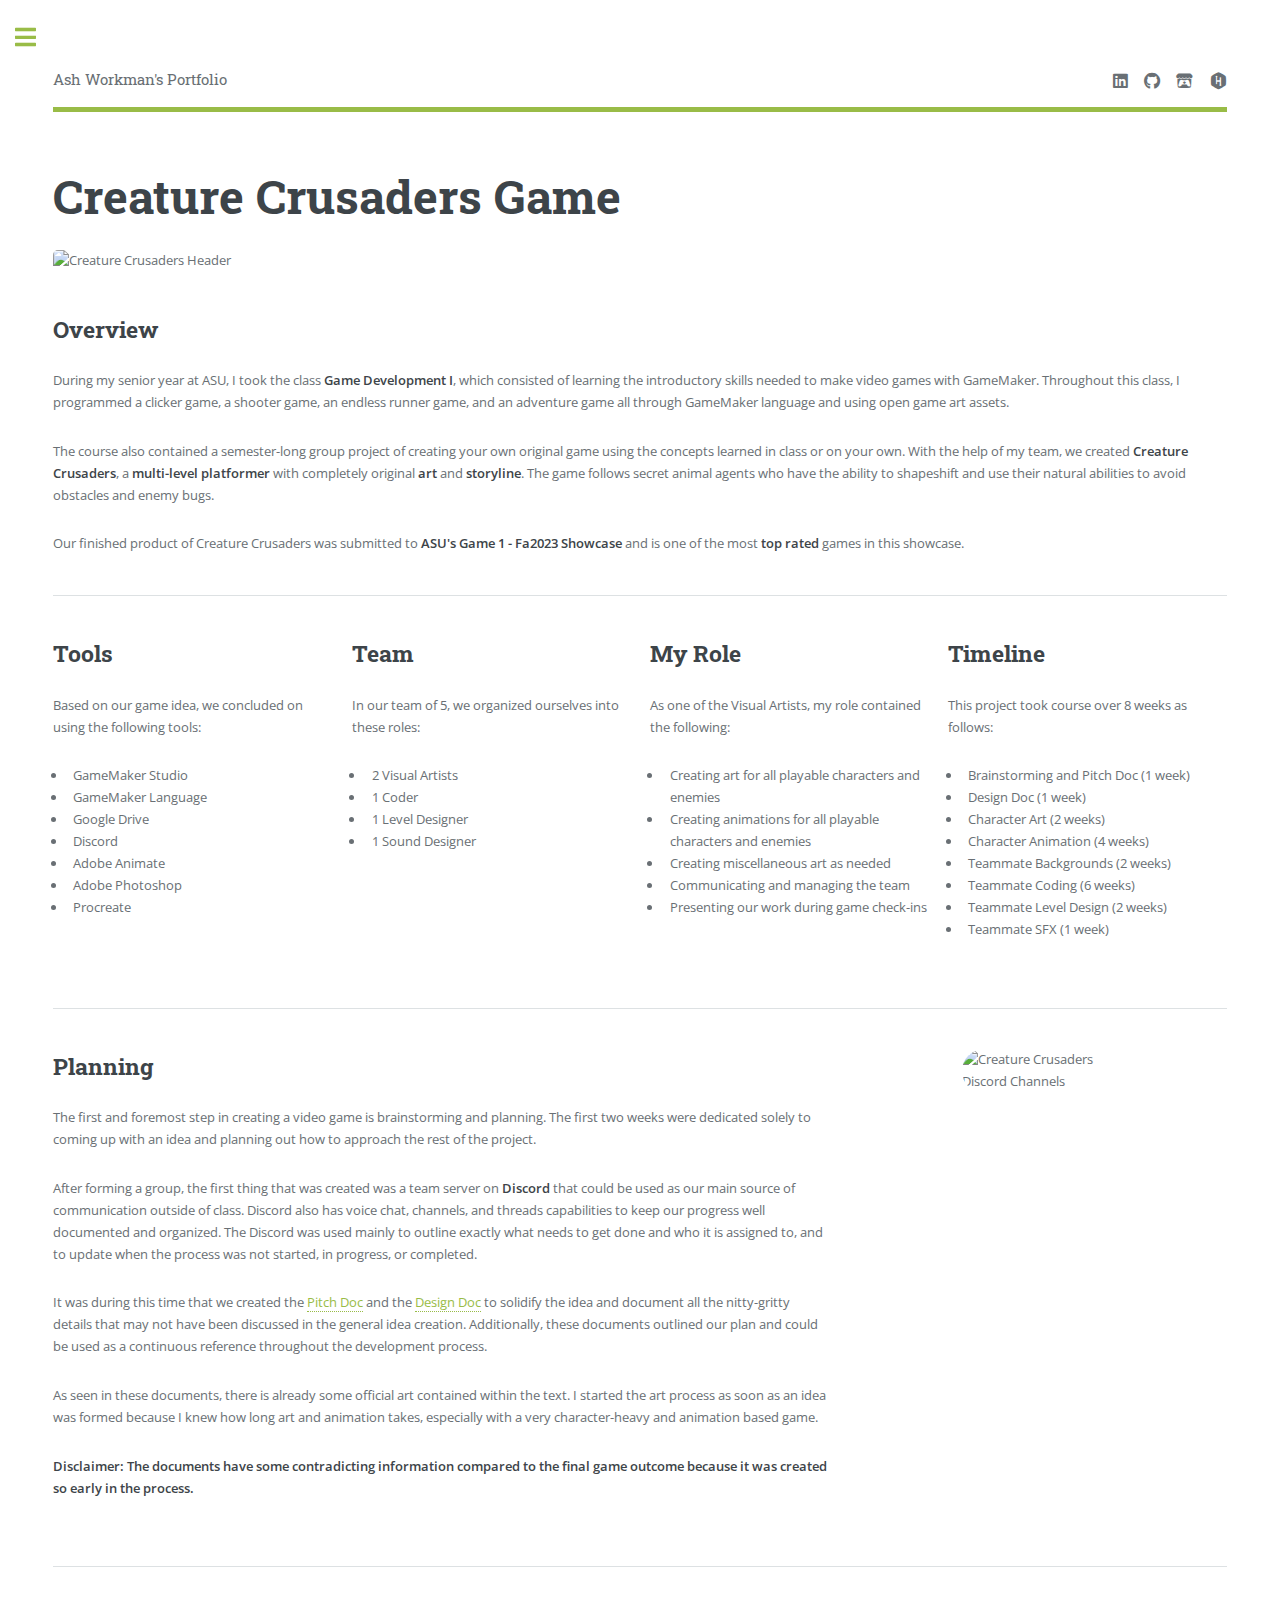
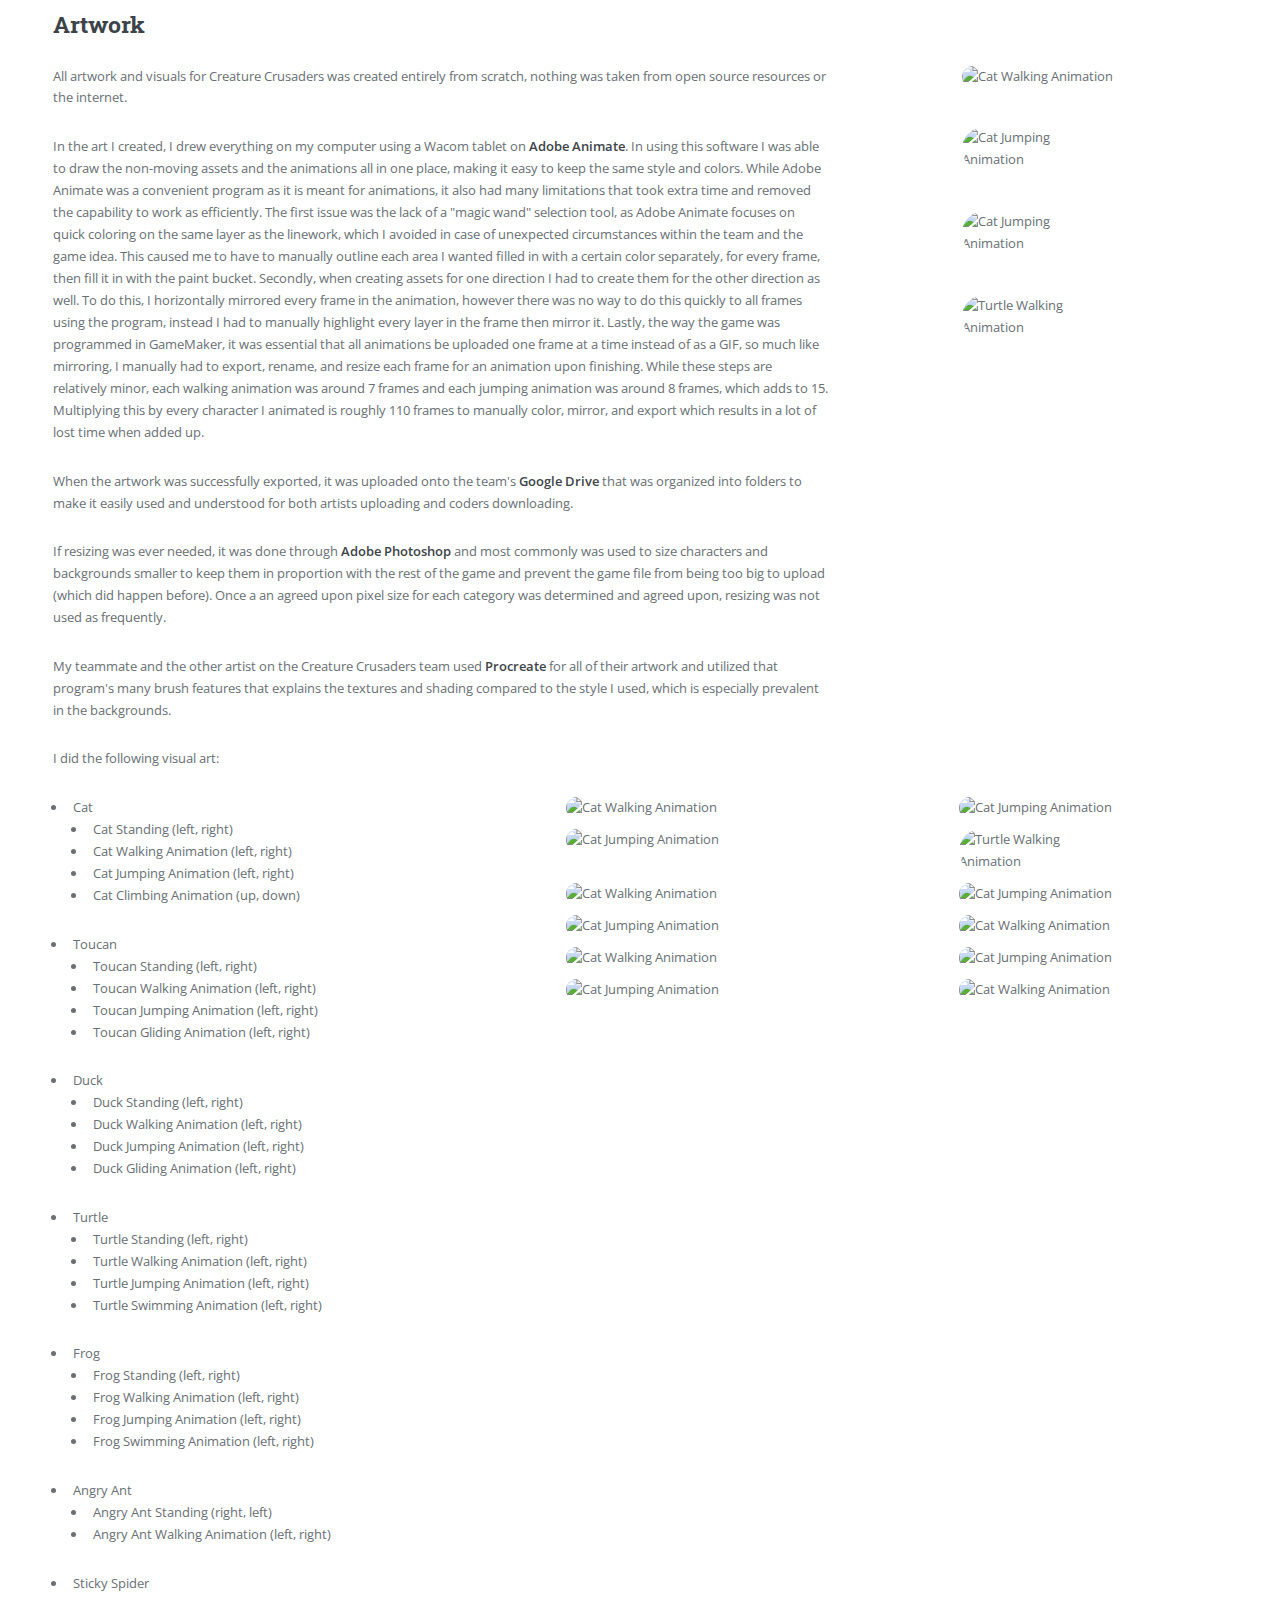
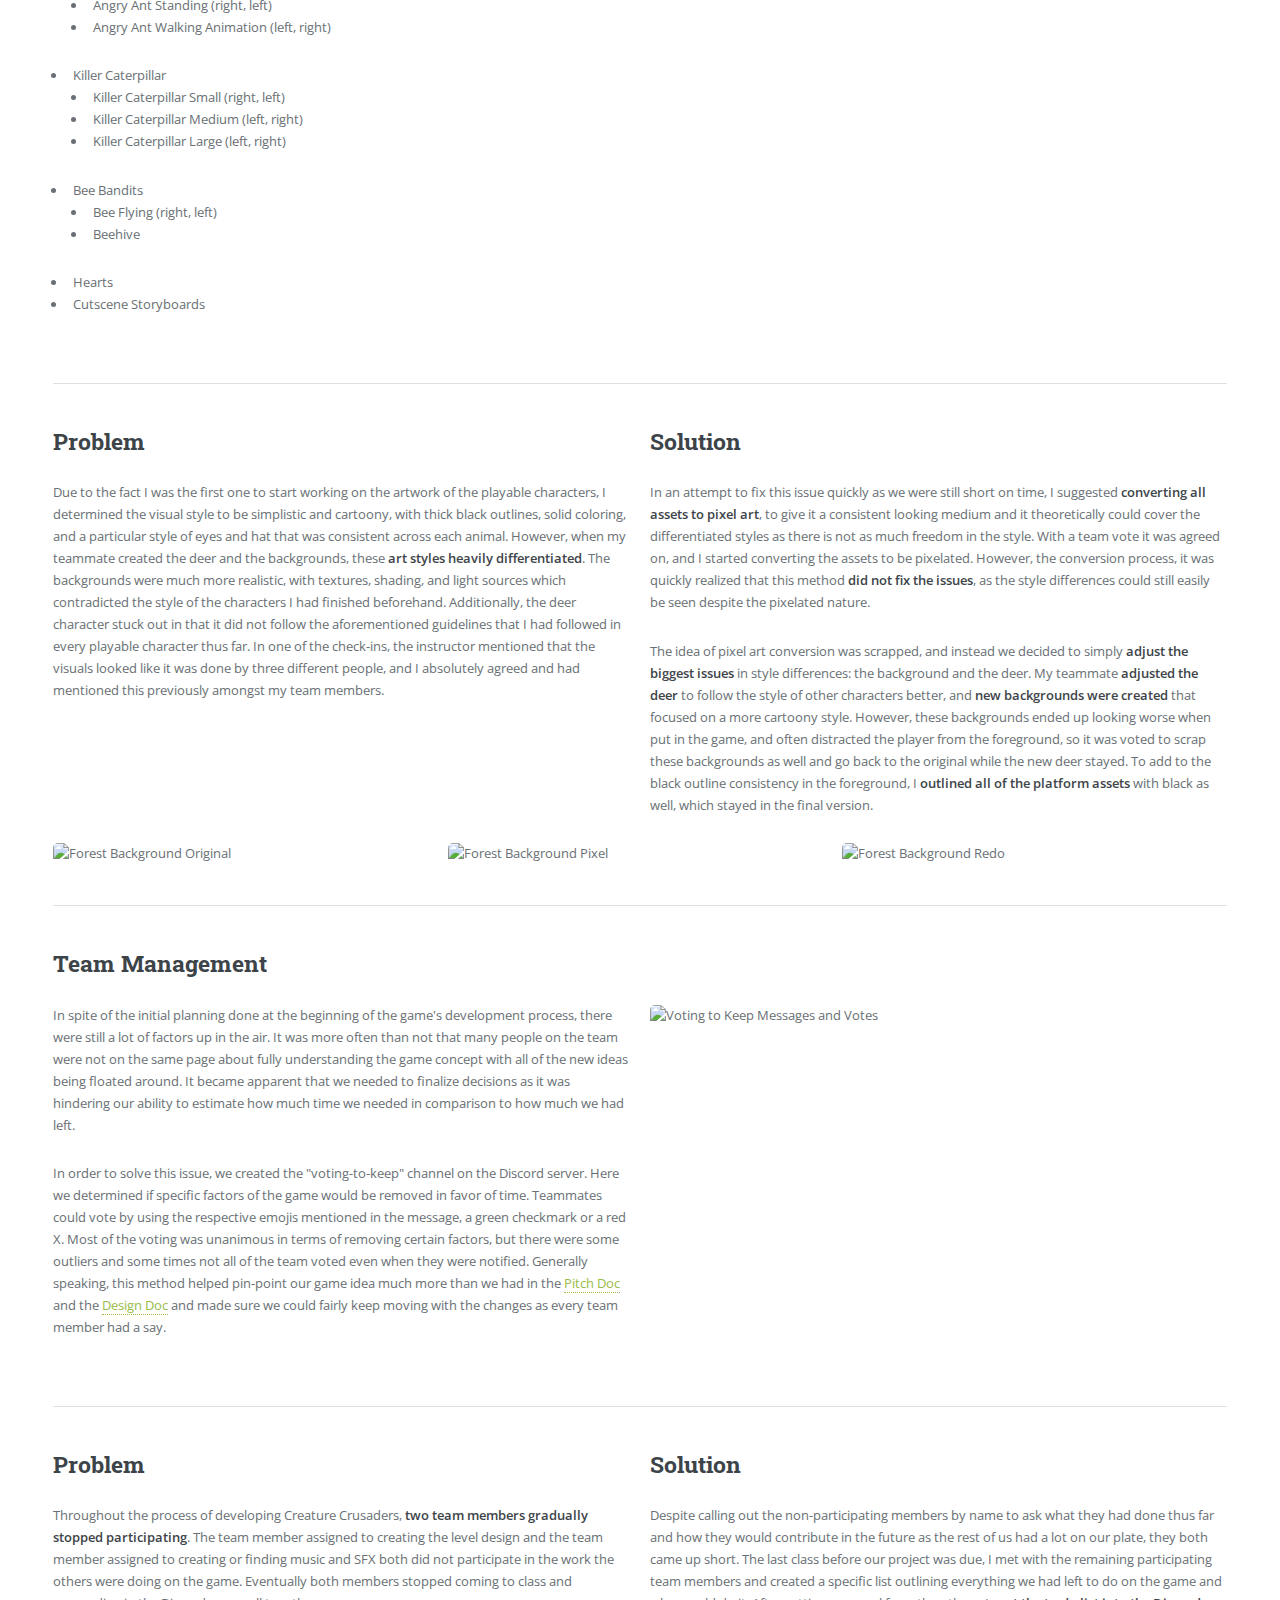
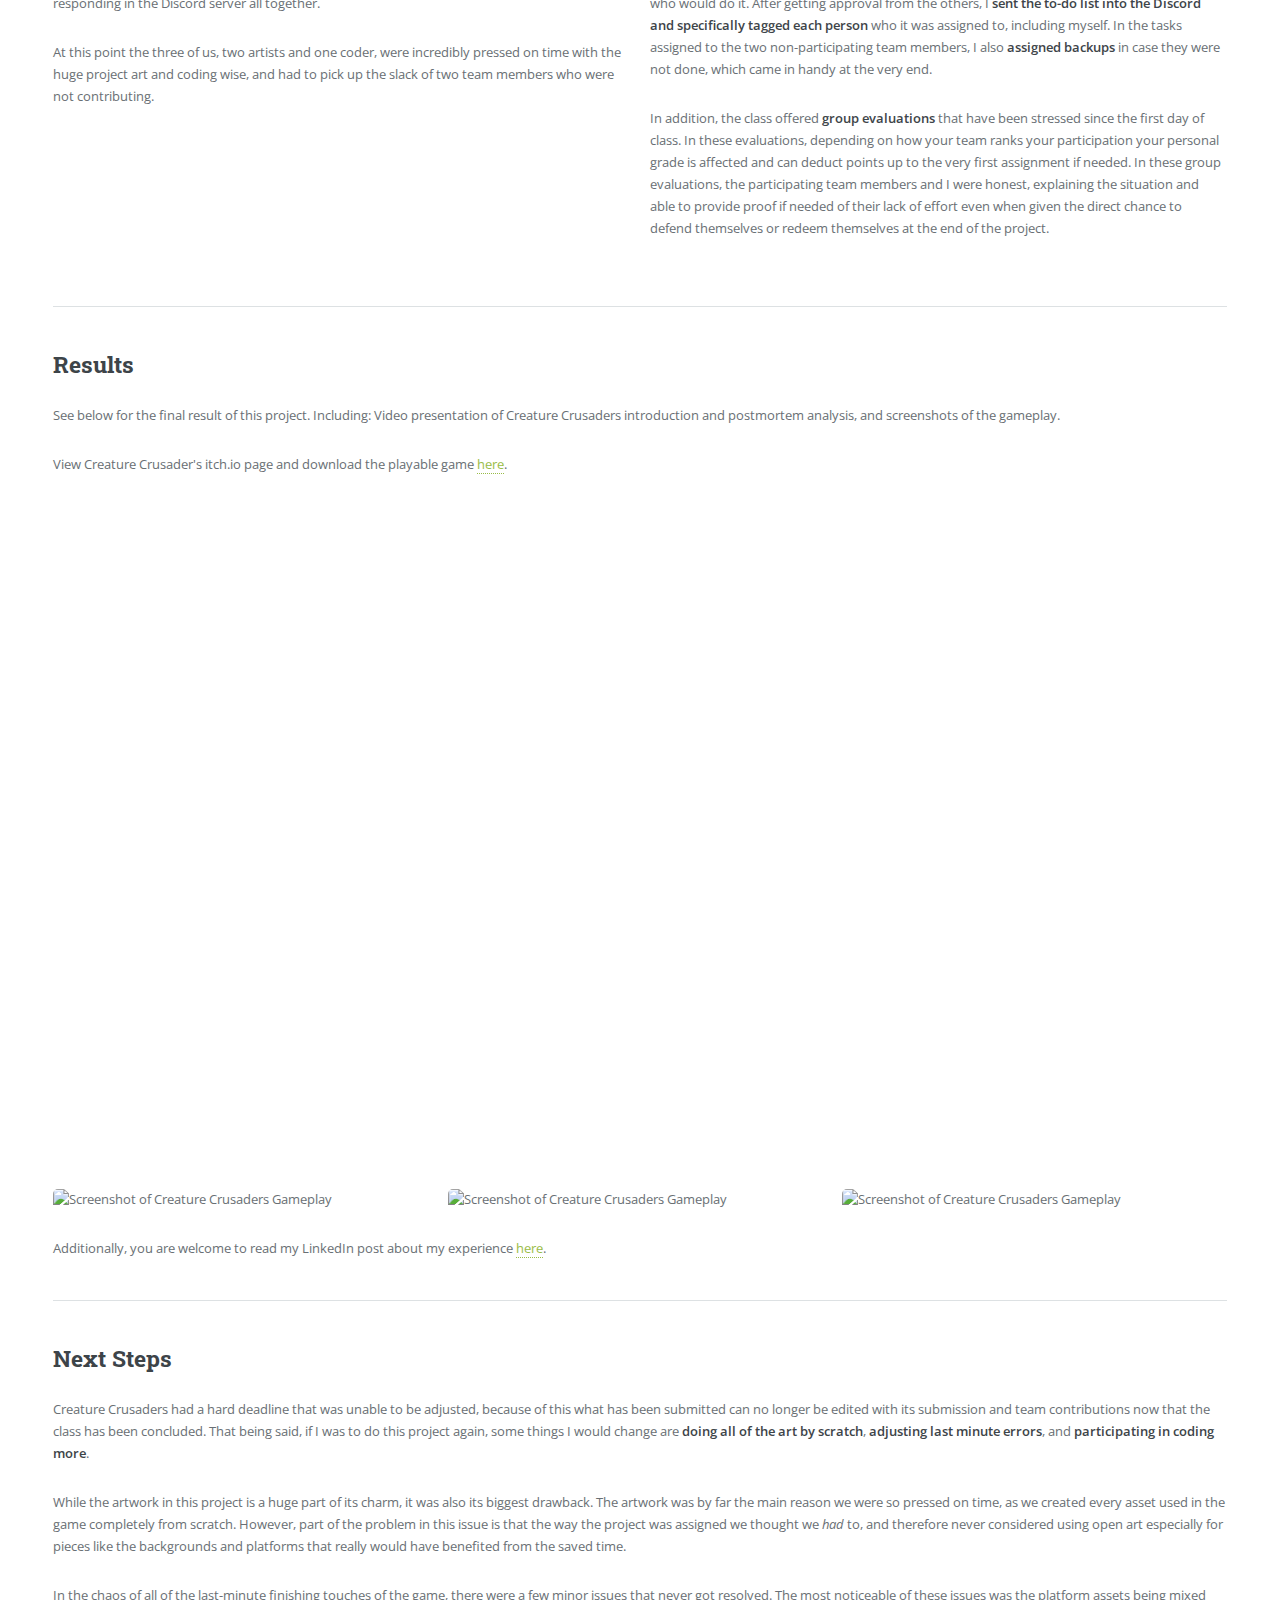
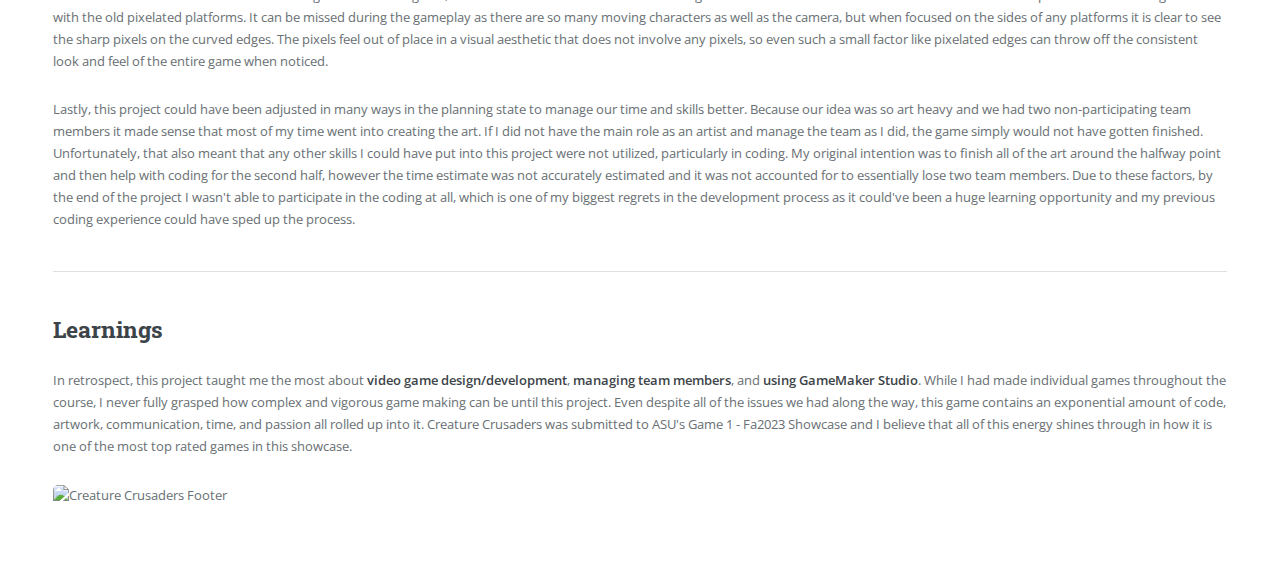
==== CreatureCrusaders.html @ 9495ea9f "Add files via upload" ====
<!DOCTYPE HTML>
<!--
	Editorial by HTML5 UP
	html5up.net | @ajlkn
	Free for personal and commercial use under the CCA 3.0 license (html5up.net/license)
-->
<html>
	<head>
		<title>Ash Workman's Portfolio</title>
		<meta charset="utf-8" />
		<meta name="viewport" content="width=device-width, initial-scale=1, user-scalable=no" />
		<link rel="stylesheet" href="assets/css/main.css" />
        <link href="images/favicon.ico" rel="icon" type="image/x-icon">	</head>
	</head>
	<body class="is-preload">

		<!-- Wrapper -->
			<div id="wrapper">

				<!-- Main -->
					<div id="main">
						<div class="inner">

							<!-- Header -->
                            <header id="header">
                                <a href="index.html" class="logo">Ash Workman's Portfolio</a>
                                <ul class="icons">
                                    <li><a href="https://www.linkedin.com/in/ash-workman/" target="_blank" class="icon brands fa fa-linkedin"><span class="label">LinkedIn</span></a></li>
                                    <li><a href="https://github.com/aworkman023" target="_blank" class="icon brands fa fa-github"><span class="label">Github</span></a></li>
                                    <li><a href="https://itch.io/profile/aworkman023" target="_blank" class="icon brands fa-itch-io"><span class="label">Itch.io</span></a></li>
                                    <li><a href="https://app.joinhandshake.com/stu/users/24408908" target="_blank" class="icon brands fa-hackerrank"><span class="label">Handshake</span></a></li>
                                </ul>
                            </header>

							<!-- Content -->
								<section>
									<header class="main">
										<h1>Creature Crusaders Game</h1>
									</header>

									<span class="image main"><img src="images/CreatureCrusaders/Header.png" alt="Creature Crusaders Header" /></span>

									<h2>Overview</h2>

                                    <p>During my senior year at ASU, I took the class <strong>Game Development I</strong>, which consisted of learning the introductory skills needed to make video games with GameMaker.  Throughout this class, I programmed a clicker game, a shooter game, an endless runner game, and an adventure game all through GameMaker language and using open game art assets.</p>
                                    <p>The course also contained a semester-long group project of creating your own original game using the concepts learned in class or on your own.  With the help of my team, we created <strong>Creature Crusaders</strong>, a <strong>multi-level platformer</strong> with completely original <strong>art</strong> and <strong>storyline</strong>.  The game follows secret animal agents who have the ability to shapeshift and use their natural abilities to avoid obstacles and enemy bugs.</p>
                                    <p>Our finished product of Creature Crusaders was submitted to <strong>ASU's Game 1 - Fa2023 Showcase</strong> and is one of the most <strong>top rated</strong> games in this showcase.</p>

									<hr class="major" />

									<div class="row">
										<div class="col-3 col-12-small">
											<h2>Tools</h2>
											<p>Based on our game idea, we concluded on using the following tools:</p>
											<ul>
												<li>GameMaker Studio</li>
												<li>GameMaker Language</li>
												<li>Google Drive</li>
                                                <li>Discord</li>
                                                <li>Adobe Animate</li>
                                                <li>Adobe Photoshop</li>
                                                <li>Procreate</li>
											</ul>
										</div>

										<div class="col-3 col-12-small">
											<h2>Team</h2>
											<p>In our team of 5, we organized ourselves into these roles:</p>
											<ul>
												<li>2 Visual Artists</li>
                                                <li>1 Coder</li>
												<li>1 Level Designer</li>
                                                <li>1 Sound Designer</li>
											</ul>
										</div>

										<div class="col-3 col-12-small">
											<h2>My Role</h2>
											<p>As one of the Visual Artists, my role contained the following:</p>
											<ul>
												<li>Creating art for all playable characters and enemies</li>
												<li>Creating animations for all playable characters and enemies</li>
                                                <li>Creating miscellaneous art as needed</li>
												<li>Communicating and managing the team</li>
                                                <li>Presenting our work during game check-ins</li>
											</ul>
										</div>

                                        <div class="col-3 col-12-small">
											<h2>Timeline</h2>
											<p>This project took course over 8 weeks as follows:</p>
											<ul>
												<li>Brainstorming and Pitch Doc (1 week)</li>
                                                <li>Design Doc (1 week)</li>
                                                <li>Character Art (2 weeks)</li>
                                                <li>Character Animation (4 weeks)</li>
                                                <li>Teammate Backgrounds (2 weeks)</li>
                                                <li>Teammate Coding (6 weeks)</li>
                                                <li>Teammate Level Design (2 weeks)</li>
                                                <li>Teammate SFX (1 week)</li>
											</ul>
										</div>
									</div>

                                    <hr class="major" />

                                    <div class="row">
										<div class="col-8 col-12-small">
                                            <h2>Planning</h2>
                                            <p>The first and foremost step in creating a video game is brainstorming and planning.  The first two weeks were dedicated solely to coming up with an idea and planning out how to approach the rest of the project.</p>
                                            <p>After forming a group, the first thing that was created was a team server on <strong>Discord</strong> that could be used as our main source of communication outside of class.  Discord also has voice chat, channels, and threads capabilities to keep our progress well documented and organized.  The Discord was used mainly to outline exactly what needs to get done and who it is assigned to, and to update when the process was not started, in progress, or completed.</p>
                                            <p>It was during this time that we created the <a href="https://docs.google.com/document/d/1ttlIYOZN0tdWZA7in6pLcLCUg4i3ImX_qroTg128Pog/edit?usp=sharing" target="_blank">Pitch Doc</a> and the <a href="https://docs.google.com/document/d/1307Hqj119xphZ8xRP54h63vPLk1val74nWlGJ0NC6Po/edit?usp=sharing" target="_blank">Design Doc</a> to solidify the idea and document all the nitty-gritty details that may not have been discussed in the general idea creation.  Additionally, these documents outlined our plan and could be used as a continuous reference throughout the development process.</p>
                                            <p>As seen in these documents, there is already some official art contained within the text.  I started the art process as soon as an idea was formed because I knew how long art and animation takes, especially with a very character-heavy and animation based game.</p>
                                            <p><strong>Disclaimer: The documents have some contradicting information compared to the final game outcome because it was created so early in the process.</strong></p>
                                        </div>

                                        <div class="col-4 col-12-small">
											<div class="col-6"><span class="image vertical center"><img src="images/CreatureCrusaders/Discord01.png" alt="Creature Crusaders Discord Channels" /></span></div>
										</div>
									</div>
                                    
                                    <hr class="major" />

                                    <h2>Artwork</h2>
                                    <div class="row">
										<div class="col-8 col-12-small">
                                        <p>All artwork and visuals for Creature Crusaders was created entirely from scratch, nothing was taken from open source resources or the internet.</p>
                                        <p>In the art I created, I drew everything on my computer using a Wacom tablet on <strong>Adobe Animate</strong>.  In using this software I was able to draw the non-moving assets and the animations all in one place, making it easy to keep the same style and colors.  While Adobe Animate was a convenient program as it is meant for animations, it also had many limitations that took extra time and removed the capability to work as efficiently.  
                                            The first issue was the lack of a "magic wand" selection tool, as Adobe Animate focuses on quick coloring on the same layer as the linework, which I avoided in case of unexpected circumstances within the team and the game idea.  This caused me to have to manually outline each area I wanted filled in with a certain color separately, for every frame, then fill it in with the paint bucket.  
                                            Secondly, when creating assets for one direction I had to create them for the other direction as well.  To do this, I horizontally mirrored every frame in the animation, however there was no way to do this quickly to all frames using the program, instead I had to manually highlight every layer in the frame then mirror it.  
                                            Lastly, the way the game was programmed in GameMaker, it was essential that all animations be uploaded one frame at a time instead of as a GIF, so much like mirroring, I manually had to export, rename, and resize each frame for an animation upon finishing.  While these steps are relatively minor, each walking animation was around 7 frames and each jumping animation was around 8 frames, which adds to 15.  Multiplying this by every character I animated is roughly 110 frames to manually color, mirror, and export which results in a lot of lost time when added up.</p>
                                        <p>When the artwork was  successfully exported, it was uploaded onto the team's <strong>Google Drive</strong> that was organized into folders to make it easily used and understood for both artists uploading and coders downloading.</p>
                                        <p>If resizing was ever needed, it was done through <strong>Adobe Photoshop</strong> and most commonly was used to size characters and backgrounds smaller to keep them in proportion with the rest of the game and prevent the game file from being too big to upload (which did happen before).  Once a an agreed upon pixel size for each category was determined and agreed upon, resizing was not used as frequently.</p>
                                        <p>My teammate and the other artist on the Creature Crusaders team used <strong>Procreate</strong> for all of their artwork and utilized that program's many brush features that explains the textures and shading compared to the style I used, which is especially prevalent in the backgrounds.</p>
                                        <p>I did the following visual art:</p>
                                        </div>
                                        <!-- <ul>
                                            <li>Cat
                                                <ul>
                                                    <li>Cat Standing (left, right)</li>
                                                    <li>Cat Walking Animation (left, right)</li>
                                                    <li>Cat Jumping Animation (left, right)</li>
                                                    <li>Cat Climbing Animation (up, down)</li>
                                                </ul>
                                            </li>
                                            <li>Toucan
                                                <ul>
                                                    <li>Toucan Standing (left, right)</li>
                                                    <li>Toucan Walking Animation (left, right)</li>
                                                    <li>Toucan Jumping Animation (left, right)</li>
                                                    <li>Toucan Gliding Animation (left, right)</li>
                                                </ul>
                                            </li>
                                            <li>Duck
                                                <ul>
                                                    <li>Duck Standing (left, right)</li>
                                                    <li>Duck Walking Animation (left, right)</li>
                                                    <li>Duck Jumping Animation (left, right)</li>
                                                    <li>Duck Gliding Animation (left, right)</li>
                                                </ul>
                                            </li>
                                            <li>Turtle
                                                <ul>
                                                    <li>Turtle Standing (left, right)</li>
                                                    <li>Turtle Walking Animation (left, right)</li>
                                                    <li>Turtle Jumping Animation (left, right)</li>
                                                    <li>Turtle Swimmming Animation (left, right)</li>
                                                </ul>
                                            </li>
                                            <li>Frog
                                                <ul>
                                                    <li>Frog Standing (left, right)</li>
                                                    <li>Frog Walking Animation (left, right)</li>
                                                    <li>Frog Jumping Animation (left, right)</li>
                                                    <li>Frog Swimmming Animation (left, right)</li>
                                                </ul>
                                            </li>
                                            <li>Angry Ant
                                                <ul>
                                                    <li>Angry Ant Standing (right, left)</li>
                                                    <li>Angry Ant Walking Animation (left, right)</li>
                                                </ul>
                                            </li>
                                            <li>Sticky Spider
                                                <ul>
                                                    <li>Angry Ant Standing (right, left)</li>
                                                    <li>Angry Ant Walking Animation (left, right)</li>
                                                </ul>
                                            </li>
                                            <li>Killer Caterpillar
                                                <ul>
                                                    <li>Killer Caterpillar Small (right, left)</li>
                                                    <li>Killer Caterpillar Medium (left, right)</li>
                                                    <li>Killer Caterpillar Large (left, right)</li>
                                                </ul>
                                            </li>
                                            <li>Bee Bandits
                                                <ul>
                                                    <li>Bee Flying (right, left)</li>
                                                    <li>Beehive</li>
                                                </ul>
                                            </li>
                                            <li>Hearts</li>
                                            <li>Platforms</li>
                                            <li>Cutscene Storyboards</li>
                                        </ul>
                                    </div> -->
                                    <div class="col-4 col-0-small">
                                        <div class="col-6"><span class="image vertical center"><img src="images/CreatureCrusaders/Walk01.gif" alt="Cat Walking Animation" /></span></div>
                                        <div class="col-6"><span class="image vertical center"><img src="images/CreatureCrusaders/Jump01.gif" alt="Cat Jumping Animation" /></span></div>
                                        <div class="col-6"><span class="image vertical center"><img src="images/CreatureCrusaders/Walk02.gif" alt="Cat Jumping Animation" /></span></div>
                                        <div class="col-6"><span class="image vertical center"><img src="images/CreatureCrusaders/Jump02.gif" alt="Turtle Walking Animation" /></span></div>
                                    </div>
                                    <div class="col-4 col-12-small">
                                        <ul>
                                            <li>Cat
                                                <ul>
                                                    <li>Cat Standing (left, right)</li>
                                                    <li>Cat Walking Animation (left, right)</li>
                                                    <li>Cat Jumping Animation (left, right)</li>
                                                    <li>Cat Climbing Animation (up, down)</li>
                                                </ul>
                                            </li>
                                            <li>Toucan
                                                <ul>
                                                    <li>Toucan Standing (left, right)</li>
                                                    <li>Toucan Walking Animation (left, right)</li>
                                                    <li>Toucan Jumping Animation (left, right)</li>
                                                    <li>Toucan Gliding Animation (left, right)</li>
                                                </ul>
                                            </li>
                                            <li>Duck
                                                <ul>
                                                    <li>Duck Standing (left, right)</li>
                                                    <li>Duck Walking Animation (left, right)</li>
                                                    <li>Duck Jumping Animation (left, right)</li>
                                                    <li>Duck Gliding Animation (left, right)</li>
                                                </ul>
                                            </li>
                                            <li>Turtle
                                                <ul>
                                                    <li>Turtle Standing (left, right)</li>
                                                    <li>Turtle Walking Animation (left, right)</li>
                                                    <li>Turtle Jumping Animation (left, right)</li>
                                                    <li>Turtle Swimming Animation (left, right)</li>
                                                </ul>
                                            </li>
                                            <li>Frog
                                                <ul>
                                                    <li>Frog Standing (left, right)</li>
                                                    <li>Frog Walking Animation (left, right)</li>
                                                    <li>Frog Jumping Animation (left, right)</li>
                                                    <li>Frog Swimming Animation (left, right)</li>
                                                </ul>
                                            </li>
                                            <li>Angry Ant
                                                <ul>
                                                    <li>Angry Ant Standing (right, left)</li>
                                                    <li>Angry Ant Walking Animation (left, right)</li>
                                                </ul>
                                            </li>
                                            <li>Sticky Spider
                                                <ul>
                                                    <li>Angry Ant Standing (right, left)</li>
                                                    <li>Angry Ant Walking Animation (left, right)</li>
                                                </ul>
                                            </li>
                                            <li>Killer Caterpillar
                                                <ul>
                                                    <li>Killer Caterpillar Small (right, left)</li>
                                                    <li>Killer Caterpillar Medium (left, right)</li>
                                                    <li>Killer Caterpillar Large (left, right)</li>
                                                </ul>
                                            </li>
                                            <li>Bee Bandits
                                                <ul>
                                                    <li>Bee Flying (right, left)</li>
                                                    <li>Beehive</li>
                                                </ul>
                                            </li>
                                            <li>Hearts</li>
                                            <li>Cutscene Storyboards</li>
                                        </ul>
                                    </div>
                                    <div class="col-8 col-12-small">
                                        <div class="box alt">
                                            <div class="row gtr-50 gtr-uniform">
                                                <div class="col-6"><span class="image vertical center mobile"><img src="images/CreatureCrusaders/Walk03.gif" alt="Cat Walking Animation" /></span></div>
                                                <div class="col-6"><span class="image vertical center mobile"><img src="images/CreatureCrusaders/Jump03.gif" alt="Cat Jumping Animation" /></span></div>
                                                <!-- Break -->
                                                <div class="col-6"><span class="image vertical center mobile"><img src="images/CreatureCrusaders/Walk04.gif" alt="Cat Jumping Animation" /></span></div>
                                                <div class="col-6"><span class="image vertical center mobile"><img src="images/CreatureCrusaders/Jump04.gif" alt="Turtle Walking Animation" /></span></div>
                                                <!-- Break -->
                                                <div class="col-6"><span class="image vertical center mobile"><img src="images/CreatureCrusaders/Walk05.gif" alt="Cat Walking Animation" /></span></div>
                                                <div class="col-6"><span class="image vertical center mobile"><img src="images/CreatureCrusaders/Jump05.gif" alt="Cat Jumping Animation" /></span></div>
                                                <!-- Break -->
                                                <div class="col-6"><span class="image vertical center mobile"><img src="images/CreatureCrusaders/Walk06.gif" alt="Cat Jumping Animation" /></span></div>
                                                <div class="col-6"><span class="image vertical center mobile"><img src="images/CreatureCrusaders/Walk07.gif" alt="Cat Walking Animation" /></span></div>
                                                <!-- Break -->
                                                <div class="col-6"><span class="image vertical center mobile"><img src="images/CreatureCrusaders/Art01.png" alt="Cat Walking Animation" /></span></div>
                                                <div class="col-6"><span class="image vertical center mobile"><img src="images/CreatureCrusaders/Art02.png" alt="Cat Jumping Animation" /></span></div>
                                                <!-- Break -->
                                                <div class="col-6"><span class="image vertical center mobile"><img src="images/CreatureCrusaders/Art03.png" alt="Cat Jumping Animation" /></span></div>
                                                <div class="col-6"><span class="image vertical center mobile"><img src="images/CreatureCrusaders/Art04.png" alt="Cat Walking Animation" /></span></div>
                                            </div>
                                        </div>
                                    </div>
                                    </div>

									<hr class="major" />

									<div class="row">
										<div class="col-6 col-12-small">
											<h2>Problem</h2>
                                            <p>Due to the fact I was the first one to start working on the artwork of the playable characters, I determined the visual style to be simplistic and cartoony, with thick black outlines, solid coloring, and a particular style of eyes and hat that was consistent across each animal.  However, when my teammate created the deer and the backgrounds, these <strong>art styles heavily differentiated</strong>.  The backgrounds were much more realistic, with textures, shading, and light sources which contradicted the style of the characters I had finished beforehand.   Additionally, the deer character stuck out in that it did not follow the aforementioned guidelines that I had followed in every playable character thus far.  In one of the check-ins, the instructor mentioned that the visuals looked like it was done by three different people, and I absolutely agreed and had mentioned this previously amongst my team members.</p>
										</div>

										<div class="col-6 col-12-small">
											<h2>Solution</h2>
                                            <p>In an attempt to fix this issue quickly as we were still short on time, I suggested <strong>converting all assets to pixel art</strong>, to give it a consistent looking medium and it theoretically could cover the differentiated styles as there is not as much freedom in the style.  With a team vote it was agreed on, and I started converting the assets to be pixelated.  However, the conversion process, it was quickly realized that this method <strong>did not fix the issues</strong>, as the style differences could still easily be seen despite the pixelated nature.</p>
                                            <p>The idea of pixel art conversion was scrapped, and instead we decided to simply <strong>adjust the biggest issues</strong> in style differences: the background and the deer.  My teammate <strong>adjusted the deer</strong> to follow the style of other characters better, and <strong>new backgrounds were created</strong> that focused on a more cartoony style.  However, these backgrounds ended up looking worse when put in the game, and often distracted the player from the foreground, so it was voted to scrap these backgrounds as well and go back to the original while the new deer stayed.  To add to the black outline consistency in the foreground, I <strong>outlined all of the platform assets</strong> with black as well, which stayed in the final version.</p>
										</div>
									</div>
                                    <div class="box alt">
										<div class="row gtr-50 gtr-uniform">
											<div class="col-4 col-12-small"><span class="image fit"><img src="images/CreatureCrusaders/Background001.png" alt="Forest Background Original" /></span></div>
											<div class="col-4 col-12-small"><span class="image fit"><img src="images/CreatureCrusaders/Background002.png" alt="Forest Background Pixel" /></span></div>
                                            <div class="col-4 col-12-small"><span class="image fit"><img src="images/CreatureCrusaders/Background003.png" alt="Forest Background Redo" /></span></div>
										</div>
									</div>
                                    <!-- <div class="box alt">
										<div class="row gtr-50 gtr-uniform">
											<div class="col-4"><span class="image vertical center"><img src="images/CreatureCrusaders/PixelCat.png" alt="Forest Background Original" /></span></div>
                                        </div>
                                    </div> -->

                                    <hr class="major" />

                                    <h2>Team Management</h2>
                                    <div class="row">
										<div class="col-6 col-12-small">
                                            <p>In spite of the initial planning done at the beginning of the game's development process, there were still a lot of factors up in the air.  It was more often than not that many people on the team were not on the same page about fully understanding the game concept with all of the new ideas being floated around.  It became apparent that we needed to finalize decisions as it was hindering our ability to estimate how much time we needed in comparison to how much we had left.</p>
                                            <p>In order to solve this issue, we created the "voting-to-keep" channel on the Discord server.  Here we determined if specific factors of the game would be removed in favor of time.  Teammates could vote by using the respective emojis mentioned in the message, a green checkmark or a red X.  Most of the voting was unanimous in terms of removing certain factors, but there were some outliers and some times not all of the team voted even when they were notified.  
                                                Generally speaking, this method helped pin-point our game idea much more than we had in the <a href="https://docs.google.com/document/d/1ttlIYOZN0tdWZA7in6pLcLCUg4i3ImX_qroTg128Pog/edit?usp=sharing" target="_blank">Pitch Doc</a> and the <a href="https://docs.google.com/document/d/1307Hqj119xphZ8xRP54h63vPLk1val74nWlGJ0NC6Po/edit?usp=sharing" target="_blank">Design Doc</a> and made sure we could fairly keep moving with the changes as every team member had a say.</p>
                                        </div>
                                        <div class="col-6 col-12-small">
                                            <div class="col-6"><span class="image fit"><img src="images/CreatureCrusaders/Discord02.png" alt="Voting to Keep Messages and Votes" /></span></div>
                                        </div>
                                    </div>

                                    <hr class="major" />

                                    <div class="row">
										<div class="col-6 col-12-small">
											<h2>Problem</h2>
                                            <p>Throughout the process of developing Creature Crusaders, <strong>two team members gradually stopped participating</strong>.  The team member assigned to creating the level design and the team member assigned to creating or finding music and SFX both did not participate in the work the others were doing on the game.  Eventually both members stopped coming to class and responding in the Discord server all together.</p>
                                            <p>At this point the three of us, two artists and one coder, were incredibly pressed on time with the huge project art and coding wise, and had to pick up the slack of two team members who were not contributing.</p>
                                        </div>

										<div class="col-6 col-12-small">
											<h2>Solution</h2>
                                            <p>Despite calling out the non-participating members by name to ask what they had done thus far and how they would contribute in the future as the rest of us had a lot on our plate, they both came up short.  The last class before our project was due, I met with the remaining participating team members and created a specific list outlining everything we had left to do on the game and who would do it.  After getting approval from the others, I <strong>sent the to-do list into the Discord and specifically tagged each person</strong> who it was assigned to, including myself.  In the tasks assigned to the two non-participating team members, I also <strong>assigned backups</strong> in case they were not done, which came in handy at the very end.</p>
                                            <p>In addition, the class offered <strong>group evaluations</strong> that have been stressed since the first day of class.  In these evaluations, depending on how your team ranks your participation your personal grade is affected and can deduct points up to the very first assignment if needed.  In these group evaluations, the participating team members and I were honest, explaining the situation and able to provide proof if needed of their lack of effort even when given the direct chance to defend themselves or redeem themselves at the end of the project.</p>
                                        </div>
									</div>


									<hr class="major" />

									<h2>Results</h2>
									<p>See below for the final result of this project.  Including: Video presentation of Creature Crusaders introduction and postmortem analysis, and screenshots of the gameplay.</p>
                                    <p>View Creature Crusader's itch.io page and download the playable game <a href="https://arwolfdog.itch.io/creature-crusaders" target="_blank">here</a>.</p>
									<!-- <video class="video image fit" poster="images/CreatureCrusaders/CreatureCrusaders.png" controls>
										<source src="videos/CreatureCrusaders.mp4" type="video/mp4">
                                    </video> -->
                                    <iframe class="video" class="image main" src="https://www.youtube.com/embed/lPXnb8ELdH8?si=FLDXvTC3KiVRG0vV" title="Creature Crusaders" frameborder="0" allow="accelerometer; autoplay; clipboard-write; encrypted-media; gyroscope; picture-in-picture; web-share" allowfullscreen></iframe>
                                    <div class="box alt">
										<div class="row gtr-50 gtr-uniform">
											<div class="col-4"><span class="image fit"><img src="images/CreatureCrusaders/Screenshot01.png" alt="Screenshot of Creature Crusaders Gameplay" /></span></div>
											<div class="col-4"><span class="image fit"><img src="images/CreatureCrusaders/Screenshot02.png" alt="Screenshot of Creature Crusaders Gameplay" /></span></div>
                                            <div class="col-4"><span class="image fit"><img src="images/CreatureCrusaders/Screenshot03.png" alt="Screenshot of Creature Crusaders Gameplay" /></span></div>
										</div>
									</div>
									<p>Additionally, you are welcome to read my LinkedIn post about my experience <a href="https://www.linkedin.com/feed/update/urn:li:activity:7138233398174642176/" target="_blank">here</a>.</p>
						
									<hr class="major" />

									<h2>Next Steps</h2>
                                    <p>Creature Crusaders had a hard deadline that was unable to be adjusted, because of this what has been submitted can no longer be edited with its submission and team contributions now that the class has been concluded.  That being said, if I was to do this project again, some things I would change are <strong>doing all of the art by scratch</strong>, <strong>adjusting last minute errors</strong>, and <strong>participating in coding more</strong>.</p>
                                    <p>While the artwork in this project is a huge part of its charm, it was also its biggest drawback.  The artwork was by far the main reason we were so pressed on time, as we created every asset used in the game completely from scratch.  However, part of the problem in this issue is that the way the project was assigned we thought we <em>had</em> to, and therefore never considered using open art especially for pieces like the backgrounds and platforms that really would have benefited from the saved time.</p>
                                    <p>In the chaos of all of the last-minute finishing touches of the game, there were a few minor issues that never got resolved.  The most noticeable of these issues was the platform assets being mixed with the old pixelated platforms.  It can be missed during the gameplay as there are so many moving characters as well as the camera, but when focused on the sides of any platforms it is clear to see the sharp pixels on the curved edges.  The pixels feel out of place in a visual aesthetic that does not involve any pixels, so even such a small factor like pixelated edges can throw off the consistent look and feel of the entire game when noticed.</p>
                                    <p>Lastly, this project could have been adjusted in many ways in the planning state to manage our time and skills better.  Because our idea was so art heavy and we had two non-participating team members it made sense that most of my time went into creating the art.  If I did not have the main role as an artist and manage the team as I did, the game simply would not have gotten finished.  Unfortunately, that also meant that any other skills I could have put into this project were not utilized, particularly in coding.  My original intention was to finish all of the art around the halfway point and then help with coding for the second half, however the time estimate was not accurately estimated and it was not accounted for to essentially lose two team members.  Due to these factors, by the end of the project I wasn't able to participate in the coding at all, which is one of my biggest regrets in the development process as it could've been a huge learning opportunity and my previous coding experience could have sped up the process.</p>
									
									<hr class="major" />

									<h2>Learnings</h2>
                                    <p>In retrospect, this project taught me the most about <strong>video game design/development</strong>, <strong>managing team members</strong>, and <strong>using GameMaker Studio</strong>.  While I had made individual games throughout the course, I never fully grasped how complex and vigorous game making can be until this project.  Even despite all of the issues we had along the way, this game contains an exponential amount of code, artwork, communication, time, and passion all rolled up into it.  Creature Crusaders was submitted to ASU's Game 1 - Fa2023 Showcase and I believe that all of this energy shines through in how it is one of the most top rated games in this showcase.</p>
									
									<span class="image main"><img src="images/CreatureCrusaders/Header.png" alt="Creature Crusaders Footer" /></span>

								</section>

						</div>
					</div>

				<!-- Sidebar -->
                <div id="sidebar">
                    <div class="inner">

                        <!-- Search
                            <section id="search" class="alt">
                                <form method="post" action="#">
                                    <input type="text" name="query" id="query" placeholder="Search" />
                                </form>
                            </section> -->

                        <!-- Menu -->
                            <nav id="menu">
                                <header class="major">
                                    <h2>Menu</h2>
                                </header>
                                <ul>
                                    <li><a href="index.html">Home</a></li>
                                    <!-- <li>
                                        <span class="opener">Projects</span>
                                        <ul> -->
                                            <li><a href="MyTA.html">MyTA</a></li>
                                            <li><a href="Noz.html">Nöz</a></li>
                                            <li><a href="CreatureCrusaders.html">Creature Crusaders</a></li>
                                            <li><a href="TransFam.html">TransFam</a></li>
											<li><a href="PersonalWebsite.html">Personal Website</a></li>
											<li><a href="VanBuren.html">Van Buren</a></li>
                                            <!-- <li><a href="Misc.html">Miscellaneous</a></li> -->
                                        <!-- </ul>
                                    </li> -->
                                    <!-- <li><a href="generic.html">Generic</a></li>
                                    <li><a href="elements.html">Elements</a></li> -->
                                </ul>
                            </nav>

                        <!-- Section -->
                            <!-- <section>
                                <header class="major">
                                    <h2>Ante interdum</h2>
                                </header>
                                <div class="mini-posts">
                                    <article>
                                        <a href="#" class="image"><img src="images/pic07.jpg" alt="" /></a>
                                        <p>Aenean ornare velit lacus, ac varius enim lorem ullamcorper dolore aliquam.</p>
                                    </article>
                                    <article>
                                        <a href="#" class="image"><img src="images/pic08.jpg" alt="" /></a>
                                        <p>Aenean ornare velit lacus, ac varius enim lorem ullamcorper dolore aliquam.</p>
                                    </article>
                                    <article>
                                        <a href="#" class="image"><img src="images/pic09.jpg" alt="" /></a>
                                        <p>Aenean ornare velit lacus, ac varius enim lorem ullamcorper dolore aliquam.</p>
                                    </article>
                                </div>
                                <ul class="actions">
                                    <li><a href="#" class="button">More</a></li>
                                </ul>
                            </section> -->

                        <!-- Section -->
                            <section>
                                <header class="major">
                                    <h2>Get in touch</h2>
                                </header>
                                <p>Looking to hire and want to hear more about my experince?  Have any questions about my projects?  Just want to say hi?  Contact me!</p>
                                <ul class="contact">
                                    <li class="icon brands fa-linkedin"><a href="https://www.linkedin.com/in/ash-workman/" target="_blank">LinkedIn</a></li>
                                    <li class="icon solid fa-envelope"><a href="mailto:aworkman023@gmail.com">aworkman023@gmail.com</a></li>
                                    <li class="icon solid fa-phone">480-436-2528</li>
                                    <li class="icon solid fa-home">Tempe, AZ</li>
                                    <li class="icon solid fa-file"><a href="docs/Resume - Ash Workman.pdf" target="_blank">Resume</a></li>
                                </ul>
                            </section>

                        <!-- Footer -->
                            <footer id="footer">
                                <p class="copyright">&copy; Ash Workman 2023. All rights reserved.  Design: <a href="https://html5up.net">HTML5 UP</a>.</p>
                            </footer>

                    </div>
                </div>

        </div>

		<!-- Scripts -->
			<script src="assets/js/jquery.min.js"></script>
			<script src="assets/js/browser.min.js"></script>
			<script src="assets/js/breakpoints.min.js"></script>
			<script src="assets/js/util.js"></script>
			<script src="assets/js/main.js"></script>

	</body>
</html>
---- assets/css/main.css ----
@import url(fontawesome-all.min.css);
@import url("https://fonts.googleapis.com/css?family=Open+Sans:400,600,400italic,600italic|Roboto+Slab:400,700");
/*
	Editorial by HTML5 UP
	html5up.net | @ajlkn
	Free for personal and commercial use under the CCA 3.0 license (html5up.net/license)
*/
html, body, div, span, applet, object,
iframe, h1, h2, h3, h4, h5, h6, p, blockquote,
pre, a, abbr, acronym, address, big, cite,
code, del, dfn, em, img, ins, kbd, q, s, samp,
small, strike, strong, sub, sup, tt, var, b,
u, i, center, dl, dt, dd, ol, ul, li, fieldset,
form, label, legend, table, caption, tbody,
tfoot, thead, tr, th, td, article, aside,
canvas, details, embed, figure, figcaption,
footer, header, hgroup, menu, nav, output, ruby,
section, summary, time, mark, audio, video {
  margin: 0;
  padding: 0;
  border: 0;
  font-size: 100%;
  font: inherit;
  vertical-align: baseline; }

article, aside, details, figcaption, figure,
footer, header, hgroup, menu, nav, section {
  display: block; }

html {
  scroll-behavior: smooth;
}

body {
  line-height: 1; }

ol, ul {
  list-style: none; }

blockquote, q {
  quotes: none; }
  blockquote:before, blockquote:after, q:before, q:after {
    content: '';
    content: none; }

table {
  border-collapse: collapse;
  border-spacing: 0; }

body {
  -webkit-text-size-adjust: none; }

mark {
  background-color: transparent;
  color: inherit; }

input::-moz-focus-inner {
  border: 0;
  padding: 0; }

input, select, textarea {
  -moz-appearance: none;
  -webkit-appearance: none;
  -ms-appearance: none;
  appearance: none; }

/* Basic */
@-ms-viewport {
  width: device-width; }

body {
  -ms-overflow-style: scrollbar; }

@media screen and (max-width: 480px) {
  html, body {
    min-width: 320px; } }

html {
  box-sizing: border-box; }

*, *:before, *:after {
  box-sizing: inherit; }

body {
  background: #ffffff; }
  body.is-preload *, body.is-preload *:before, body.is-preload *:after, body.is-resizing *, body.is-resizing *:before, body.is-resizing *:after {
    -moz-animation: none !important;
    -webkit-animation: none !important;
    -ms-animation: none !important;
    animation: none !important;
    -moz-transition: none !important;
    -webkit-transition: none !important;
    -ms-transition: none !important;
    transition: none !important; }

/* Type */
body, input, select, textarea {
  color: #696f74;
  font-family: "Open Sans", sans-serif;
  font-size: 13pt;
  font-weight: 400;
  line-height: 1.65; }
  @media screen and (max-width: 1680px) {
    body, input, select, textarea {
      font-size: 11pt; } }
  @media screen and (max-width: 1280px) {
    body, input, select, textarea {
      font-size: 10pt; } }
  @media screen and (max-width: 360px) {
    body, input, select, textarea {
      font-size: 9pt; } }

a {
  -moz-transition: color 0.2s ease-in-out, border-bottom-color 0.2s ease-in-out;
  -webkit-transition: color 0.2s ease-in-out, border-bottom-color 0.2s ease-in-out;
  -ms-transition: color 0.2s ease-in-out, border-bottom-color 0.2s ease-in-out;
  transition: color 0.2s ease-in-out, border-bottom-color 0.2s ease-in-out;
  border-bottom: dotted 1px;
  color: #99bc47;
  text-decoration: none; }
  a:hover {
    border-bottom-color: #99bc47;
    color: #99bc47 !important; }
    a:hover strong {
      color: inherit; }

strong, b {
  color: #3d4449;
  font-weight: 600; }

em, i {
  font-style: italic; }

p {
  margin: 0 0 2em 0; }

h1, h2, h3, h4, h5, h6 {
  color: #3d4449;
  font-family: "Roboto Slab", serif;
  font-weight: 700;
  line-height: 1.5;
  margin: 0 0 1em 0; }
  h1 a, h2 a, h3 a, h4 a, h5 a, h6 a {
    color: inherit;
    text-decoration: none;
    border-bottom: 0; }

h1 {
  font-size: 4em;
  margin: 0 0 0.5em 0;
  line-height: 1.3; }

h2 {
  font-size: 1.75em; }

h3 {
  font-size: 1.25em; }

h4 {
  font-size: 1.1em; }

h5 {
  font-size: 0.9em; }

h6 {
  font-size: 0.7em; }

@media screen and (max-width: 1680px) {
  h1 {
    font-size: 3.5em; } }

@media screen and (max-width: 980px) {
  h1 {
    font-size: 3.25em; } }

@media screen and (max-width: 736px) {
  h1 {
    font-size: 2em;
    line-height: 1.4; }
  h2 {
    font-size: 1.5em; } }

sub {
  font-size: 0.8em;
  position: relative;
  top: 0.5em; }

sup {
  font-size: 0.8em;
  position: relative;
  top: -0.5em; }

blockquote {
  border-left: solid 3px rgba(210, 215, 217, 0.75);
  font-style: italic;
  margin: 0 0 2em 0;
  padding: 0.5em 0 0.5em 2em; }

code {
  background: rgba(230, 235, 237, 0.25);
  border-radius: 0.375em;
  border: solid 1px rgba(210, 215, 217, 0.75);
  font-family: "Courier New", monospace;
  font-size: 0.9em;
  margin: 0 0.25em;
  padding: 0.25em 0.65em; }

pre {
  -webkit-overflow-scrolling: touch;
  font-family: "Courier New", monospace;
  font-size: 0.9em;
  margin: 0 0 2em 0; }
  pre code {
    display: block;
    line-height: 1.75;
    padding: 1em 1.5em;
    overflow-x: auto; }

hr {
  border: 0;
  border-bottom: solid 1px rgba(210, 215, 217, 0.75);
  margin: 2em 0; }
  hr.major {
    margin: 3em 0; }

.align-left {
  text-align: left; }

.align-center {
  text-align: center; }

.align-right {
  text-align: right; }

/* Row */
.row {
  display: flex;
  flex-wrap: wrap;
  box-sizing: border-box;
  align-items: stretch; }
  .row > * {
    box-sizing: border-box; }
  .row.gtr-uniform > * > :last-child {
    margin-bottom: 0; }
  .row.aln-left {
    justify-content: flex-start; }
  .row.aln-center {
    justify-content: center; }
  .row.aln-right {
    justify-content: flex-end; }
  .row.aln-top {
    align-items: flex-start; }
  .row.aln-middle {
    align-items: center; }
  .row.aln-bottom {
    align-items: flex-end; }
  .row > .imp {
    order: -1; }
  .row > .col-1 {
    width: 8.33333%; }
  .row > .off-1 {
    margin-left: 8.33333%; }
  .row > .col-2 {
    width: 16.66667%; }
  .row > .off-2 {
    margin-left: 16.66667%; }
  .row > .col-3 {
    width: 25%; }
  .row > .off-3 {
    margin-left: 25%; }
  .row > .col-4 {
    width: 33.33333%; }
  .row > .off-4 {
    margin-left: 33.33333%; }
  .row > .col-5 {
    width: 41.66667%; }
  .row > .off-5 {
    margin-left: 41.66667%; }
  .row > .col-6 {
    width: 50%; }
  .row > .off-6 {
    margin-left: 50%; }
  .row > .col-7 {
    width: 58.33333%; }
  .row > .off-7 {
    margin-left: 58.33333%; }
  .row > .col-8 {
    width: 66.66667%; }
  .row > .off-8 {
    margin-left: 66.66667%; }
  .row > .col-9 {
    width: 75%; }
  .row > .off-9 {
    margin-left: 75%; }
  .row > .col-10 {
    width: 83.33333%; }
  .row > .off-10 {
    margin-left: 83.33333%; }
  .row > .col-11 {
    width: 91.66667%; }
  .row > .off-11 {
    margin-left: 91.66667%; }
  .row > .col-12 {
    width: 100%; }
  .row > .off-12 {
    margin-left: 100%; }
  .row.gtr-0 {
    margin-top: 0;
    margin-left: 0em; }
    .row.gtr-0 > * {
      padding: 0 0 0 0em; }
    .row.gtr-0.gtr-uniform {
      margin-top: 0em; }
      .row.gtr-0.gtr-uniform > * {
        padding-top: 0em; }
  .row.gtr-25 {
    margin-top: 0;
    margin-left: -0.375em; }
    .row.gtr-25 > * {
      padding: 0 0 0 0.375em; }
    .row.gtr-25.gtr-uniform {
      margin-top: -0.375em; }
      .row.gtr-25.gtr-uniform > * {
        padding-top: 0.375em; }
  .row.gtr-50 {
    margin-top: 0;
    margin-left: -0.75em; }
    .row.gtr-50 > * {
      padding: 0 0 0 0.75em; }
    .row.gtr-50.gtr-uniform {
      margin-top: -0.75em; }
      .row.gtr-50.gtr-uniform > * {
        padding-top: 0.75em; }
  .row {
    margin-top: 0;
    margin-left: -1.5em; }
    .row > * {
      padding: 0 0 0 1.5em; }
    .row.gtr-uniform {
      margin-top: -1.5em; }
      .row.gtr-uniform > * {
        padding-top: 1.5em; }
  .row.gtr-150 {
    margin-top: 0;
    margin-left: -2.25em; }
    .row.gtr-150 > * {
      padding: 0 0 0 2.25em; }
    .row.gtr-150.gtr-uniform {
      margin-top: -2.25em; }
      .row.gtr-150.gtr-uniform > * {
        padding-top: 2.25em; }
  .row.gtr-200 {
    margin-top: 0;
    margin-left: -3em; }
    .row.gtr-200 > * {
      padding: 0 0 0 3em; }
    .row.gtr-200.gtr-uniform {
      margin-top: -3em; }
      .row.gtr-200.gtr-uniform > * {
        padding-top: 3em; }
  @media screen and (max-width: 1680px) {
    .row {
      display: flex;
      flex-wrap: wrap;
      box-sizing: border-box;
      align-items: stretch; }
      .row > * {
        box-sizing: border-box; }
      .row.gtr-uniform > * > :last-child {
        margin-bottom: 0; }
      .row.aln-left {
        justify-content: flex-start; }
      .row.aln-center {
        justify-content: center; }
      .row.aln-right {
        justify-content: flex-end; }
      .row.aln-top {
        align-items: flex-start; }
      .row.aln-middle {
        align-items: center; }
      .row.aln-bottom {
        align-items: flex-end; }
      .row > .imp-xlarge {
        order: -1; }
      .row > .col-1-xlarge {
        width: 8.33333%; }
      .row > .off-1-xlarge {
        margin-left: 8.33333%; }
      .row > .col-2-xlarge {
        width: 16.66667%; }
      .row > .off-2-xlarge {
        margin-left: 16.66667%; }
      .row > .col-3-xlarge {
        width: 25%; }
      .row > .off-3-xlarge {
        margin-left: 25%; }
      .row > .col-4-xlarge {
        width: 33.33333%; }
      .row > .off-4-xlarge {
        margin-left: 33.33333%; }
      .row > .col-5-xlarge {
        width: 41.66667%; }
      .row > .off-5-xlarge {
        margin-left: 41.66667%; }
      .row > .col-6-xlarge {
        width: 50%; }
      .row > .off-6-xlarge {
        margin-left: 50%; }
      .row > .col-7-xlarge {
        width: 58.33333%; }
      .row > .off-7-xlarge {
        margin-left: 58.33333%; }
      .row > .col-8-xlarge {
        width: 66.66667%; }
      .row > .off-8-xlarge {
        margin-left: 66.66667%; }
      .row > .col-9-xlarge {
        width: 75%; }
      .row > .off-9-xlarge {
        margin-left: 75%; }
      .row > .col-10-xlarge {
        width: 83.33333%; }
      .row > .off-10-xlarge {
        margin-left: 83.33333%; }
      .row > .col-11-xlarge {
        width: 91.66667%; }
      .row > .off-11-xlarge {
        margin-left: 91.66667%; }
      .row > .col-12-xlarge {
        width: 100%; }
      .row > .off-12-xlarge {
        margin-left: 100%; }
      .row.gtr-0 {
        margin-top: 0;
        margin-left: 0em; }
        .row.gtr-0 > * {
          padding: 0 0 0 0em; }
        .row.gtr-0.gtr-uniform {
          margin-top: 0em; }
          .row.gtr-0.gtr-uniform > * {
            padding-top: 0em; }
      .row.gtr-25 {
        margin-top: 0;
        margin-left: -0.375em; }
        .row.gtr-25 > * {
          padding: 0 0 0 0.375em; }
        .row.gtr-25.gtr-uniform {
          margin-top: -0.375em; }
          .row.gtr-25.gtr-uniform > * {
            padding-top: 0.375em; }
      .row.gtr-50 {
        margin-top: 0;
        margin-left: -0.75em; }
        .row.gtr-50 > * {
          padding: 0 0 0 0.75em; }
        .row.gtr-50.gtr-uniform {
          margin-top: -0.75em; }
          .row.gtr-50.gtr-uniform > * {
            padding-top: 0.75em; }
      .row {
        margin-top: 0;
        margin-left: -1.5em; }
        .row > * {
          padding: 0 0 0 1.5em; }
        .row.gtr-uniform {
          margin-top: -1.5em; }
          .row.gtr-uniform > * {
            padding-top: 1.5em; }
      .row.gtr-150 {
        margin-top: 0;
        margin-left: -2.25em; }
        .row.gtr-150 > * {
          padding: 0 0 0 2.25em; }
        .row.gtr-150.gtr-uniform {
          margin-top: -2.25em; }
          .row.gtr-150.gtr-uniform > * {
            padding-top: 2.25em; }
      .row.gtr-200 {
        margin-top: 0;
        margin-left: -3em; }
        .row.gtr-200 > * {
          padding: 0 0 0 3em; }
        .row.gtr-200.gtr-uniform {
          margin-top: -3em; }
          .row.gtr-200.gtr-uniform > * {
            padding-top: 3em; } }
  @media screen and (max-width: 1280px) {
    .row {
      display: flex;
      flex-wrap: wrap;
      box-sizing: border-box;
      align-items: stretch; }
      .row > * {
        box-sizing: border-box; }
      .row.gtr-uniform > * > :last-child {
        margin-bottom: 0; }
      .row.aln-left {
        justify-content: flex-start; }
      .row.aln-center {
        justify-content: center; }
      .row.aln-right {
        justify-content: flex-end; }
      .row.aln-top {
        align-items: flex-start; }
      .row.aln-middle {
        align-items: center; }
      .row.aln-bottom {
        align-items: flex-end; }
      .row > .imp-large {
        order: -1; }
      .row > .col-1-large {
        width: 8.33333%; }
      .row > .off-1-large {
        margin-left: 8.33333%; }
      .row > .col-2-large {
        width: 16.66667%; }
      .row > .off-2-large {
        margin-left: 16.66667%; }
      .row > .col-3-large {
        width: 25%; }
      .row > .off-3-large {
        margin-left: 25%; }
      .row > .col-4-large {
        width: 33.33333%; }
      .row > .off-4-large {
        margin-left: 33.33333%; }
      .row > .col-5-large {
        width: 41.66667%; }
      .row > .off-5-large {
        margin-left: 41.66667%; }
      .row > .col-6-large {
        width: 50%; }
      .row > .off-6-large {
        margin-left: 50%; }
      .row > .col-7-large {
        width: 58.33333%; }
      .row > .off-7-large {
        margin-left: 58.33333%; }
      .row > .col-8-large {
        width: 66.66667%; }
      .row > .off-8-large {
        margin-left: 66.66667%; }
      .row > .col-9-large {
        width: 75%; }
      .row > .off-9-large {
        margin-left: 75%; }
      .row > .col-10-large {
        width: 83.33333%; }
      .row > .off-10-large {
        margin-left: 83.33333%; }
      .row > .col-11-large {
        width: 91.66667%; }
      .row > .off-11-large {
        margin-left: 91.66667%; }
      .row > .col-12-large {
        width: 100%; }
      .row > .off-12-large {
        margin-left: 100%; }
      .row.gtr-0 {
        margin-top: 0;
        margin-left: 0em; }
        .row.gtr-0 > * {
          padding: 0 0 0 0em; }
        .row.gtr-0.gtr-uniform {
          margin-top: 0em; }
          .row.gtr-0.gtr-uniform > * {
            padding-top: 0em; }
      .row.gtr-25 {
        margin-top: 0;
        margin-left: -0.375em; }
        .row.gtr-25 > * {
          padding: 0 0 0 0.375em; }
        .row.gtr-25.gtr-uniform {
          margin-top: -0.375em; }
          .row.gtr-25.gtr-uniform > * {
            padding-top: 0.375em; }
      .row.gtr-50 {
        margin-top: 0;
        margin-left: -0.75em; }
        .row.gtr-50 > * {
          padding: 0 0 0 0.75em; }
        .row.gtr-50.gtr-uniform {
          margin-top: -0.75em; }
          .row.gtr-50.gtr-uniform > * {
            padding-top: 0.75em; }
      .row {
        margin-top: 0;
        margin-left: -1.5em; }
        .row > * {
          padding: 0 0 0 1.5em; }
        .row.gtr-uniform {
          margin-top: -1.5em; }
          .row.gtr-uniform > * {
            padding-top: 1.5em; }
      .row.gtr-150 {
        margin-top: 0;
        margin-left: -2.25em; }
        .row.gtr-150 > * {
          padding: 0 0 0 2.25em; }
        .row.gtr-150.gtr-uniform {
          margin-top: -2.25em; }
          .row.gtr-150.gtr-uniform > * {
            padding-top: 2.25em; }
      .row.gtr-200 {
        margin-top: 0;
        margin-left: -3em; }
        .row.gtr-200 > * {
          padding: 0 0 0 3em; }
        .row.gtr-200.gtr-uniform {
          margin-top: -3em; }
          .row.gtr-200.gtr-uniform > * {
            padding-top: 3em; } }
  @media screen and (max-width: 980px) {
    .row {
      display: flex;
      flex-wrap: wrap;
      box-sizing: border-box;
      align-items: stretch; }
      .row > * {
        box-sizing: border-box; }
      .row.gtr-uniform > * > :last-child {
        margin-bottom: 0; }
      .row.aln-left {
        justify-content: flex-start; }
      .row.aln-center {
        justify-content: center; }
      .row.aln-right {
        justify-content: flex-end; }
      .row.aln-top {
        align-items: flex-start; }
      .row.aln-middle {
        align-items: center; }
      .row.aln-bottom {
        align-items: flex-end; }
      .row > .imp-medium {
        order: -1; }
      .row > .col-1-medium {
        width: 8.33333%; }
      .row > .off-1-medium {
        margin-left: 8.33333%; }
      .row > .col-2-medium {
        width: 16.66667%; }
      .row > .off-2-medium {
        margin-left: 16.66667%; }
      .row > .col-3-medium {
        width: 25%; }
      .row > .off-3-medium {
        margin-left: 25%; }
      .row > .col-4-medium {
        width: 33.33333%; }
      .row > .off-4-medium {
        margin-left: 33.33333%; }
      .row > .col-5-medium {
        width: 41.66667%; }
      .row > .off-5-medium {
        margin-left: 41.66667%; }
      .row > .col-6-medium {
        width: 50%; }
      .row > .off-6-medium {
        margin-left: 50%; }
      .row > .col-7-medium {
        width: 58.33333%; }
      .row > .off-7-medium {
        margin-left: 58.33333%; }
      .row > .col-8-medium {
        width: 66.66667%; }
      .row > .off-8-medium {
        margin-left: 66.66667%; }
      .row > .col-9-medium {
        width: 75%; }
      .row > .off-9-medium {
        margin-left: 75%; }
      .row > .col-10-medium {
        width: 83.33333%; }
      .row > .off-10-medium {
        margin-left: 83.33333%; }
      .row > .col-11-medium {
        width: 91.66667%; }
      .row > .off-11-medium {
        margin-left: 91.66667%; }
      .row > .col-12-medium {
        width: 100%; }
      .row > .off-12-medium {
        margin-left: 100%; }
      .row.gtr-0 {
        margin-top: 0;
        margin-left: 0em; }
        .row.gtr-0 > * {
          padding: 0 0 0 0em; }
        .row.gtr-0.gtr-uniform {
          margin-top: 0em; }
          .row.gtr-0.gtr-uniform > * {
            padding-top: 0em; }
      .row.gtr-25 {
        margin-top: 0;
        margin-left: -0.375em; }
        .row.gtr-25 > * {
          padding: 0 0 0 0.375em; }
        .row.gtr-25.gtr-uniform {
          margin-top: -0.375em; }
          .row.gtr-25.gtr-uniform > * {
            padding-top: 0.375em; }
      .row.gtr-50 {
        margin-top: 0;
        margin-left: -0.75em; }
        .row.gtr-50 > * {
          padding: 0 0 0 0.75em; }
        .row.gtr-50.gtr-uniform {
          margin-top: -0.75em; }
          .row.gtr-50.gtr-uniform > * {
            padding-top: 0.75em; }
      .row {
        margin-top: 0;
        margin-left: -1.5em; }
        .row > * {
          padding: 0 0 0 1.5em; }
        .row.gtr-uniform {
          margin-top: -1.5em; }
          .row.gtr-uniform > * {
            padding-top: 1.5em; }
      .row.gtr-150 {
        margin-top: 0;
        margin-left: -2.25em; }
        .row.gtr-150 > * {
          padding: 0 0 0 2.25em; }
        .row.gtr-150.gtr-uniform {
          margin-top: -2.25em; }
          .row.gtr-150.gtr-uniform > * {
            padding-top: 2.25em; }
      .row.gtr-200 {
        margin-top: 0;
        margin-left: -3em; }
        .row.gtr-200 > * {
          padding: 0 0 0 3em; }
        .row.gtr-200.gtr-uniform {
          margin-top: -3em; }
          .row.gtr-200.gtr-uniform > * {
            padding-top: 3em; } }
  @media screen and (max-width: 736px) {
    .row {
      display: flex;
      flex-wrap: wrap;
      box-sizing: border-box;
      align-items: stretch; }
      .row > * {
        box-sizing: border-box; }
      .row.gtr-uniform > * > :last-child {
        margin-bottom: 0; }
      .row.aln-left {
        justify-content: flex-start; }
      .row.aln-center {
        justify-content: center; }
      .row.aln-right {
        justify-content: flex-end; }
      .row.aln-top {
        align-items: flex-start; }
      .row.aln-middle {
        align-items: center; }
      .row.aln-bottom {
        align-items: flex-end; }
      .row > .imp-small {
        order: -1; }
      .row > .col-0-small {
          display: none; }
      .row > .col-1-small {
        width: 8.33333%; }
      .row > .off-1-small {
        margin-left: 8.33333%; }
      .row > .col-2-small {
        width: 16.66667%; }
      .row > .off-2-small {
        margin-left: 16.66667%; }
      .row > .col-3-small {
        width: 25%; }
      .row > .off-3-small {
        margin-left: 25%; }
      .row > .col-4-small {
        width: 33.33333%; }
      .row > .off-4-small {
        margin-left: 33.33333%; }
      .row > .col-5-small {
        width: 41.66667%; }
      .row > .off-5-small {
        margin-left: 41.66667%; }
      .row > .col-6-small {
        width: 50%; }
      .row > .off-6-small {
        margin-left: 50%; }
      .row > .col-7-small {
        width: 58.33333%; }
      .row > .off-7-small {
        margin-left: 58.33333%; }
      .row > .col-8-small {
        width: 66.66667%; }
      .row > .off-8-small {
        margin-left: 66.66667%; }
      .row > .col-9-small {
        width: 75%; }
      .row > .off-9-small {
        margin-left: 75%; }
      .row > .col-10-small {
        width: 83.33333%; }
      .row > .off-10-small {
        margin-left: 83.33333%; }
      .row > .col-11-small {
        width: 91.66667%; }
      .row > .off-11-small {
        margin-left: 91.66667%; }
      .row > .col-12-small {
        width: 100%; }
      .row > .off-12-small {
        margin-left: 100%; }
      .row.gtr-0 {
        margin-top: 0;
        margin-left: 0em; }
        .row.gtr-0 > * {
          padding: 0 0 0 0em; }
        .row.gtr-0.gtr-uniform {
          margin-top: 0em; }
          .row.gtr-0.gtr-uniform > * {
            padding-top: 0em; }
      .row.gtr-25 {
        margin-top: 0;
        margin-left: -0.375em; }
        .row.gtr-25 > * {
          padding: 0 0 0 0.375em; }
        .row.gtr-25.gtr-uniform {
          margin-top: -0.375em; }
          .row.gtr-25.gtr-uniform > * {
            padding-top: 0.375em; }
      .row.gtr-50 {
        margin-top: 0;
        margin-left: -0.75em; }
        .row.gtr-50 > * {
          padding: 0 0 0 0.75em; }
        .row.gtr-50.gtr-uniform {
          margin-top: -0.75em; }
          .row.gtr-50.gtr-uniform > * {
            padding-top: 0.75em; }
      .row {
        margin-top: 0;
        margin-left: -1.5em; }
        .row > * {
          padding: 0 0 0 1.5em; }
        .row.gtr-uniform {
          margin-top: -1.5em; }
          .row.gtr-uniform > * {
            padding-top: 1.5em; }
      .row.gtr-150 {
        margin-top: 0;
        margin-left: -2.25em; }
        .row.gtr-150 > * {
          padding: 0 0 0 2.25em; }
        .row.gtr-150.gtr-uniform {
          margin-top: -2.25em; }
          .row.gtr-150.gtr-uniform > * {
            padding-top: 2.25em; }
      .row.gtr-200 {
        margin-top: 0;
        margin-left: -3em; }
        .row.gtr-200 > * {
          padding: 0 0 0 3em; }
        .row.gtr-200.gtr-uniform {
          margin-top: -3em; }
          .row.gtr-200.gtr-uniform > * {
            padding-top: 3em; } }
  @media screen and (max-width: 480px) {
    .row {
      display: flex;
      flex-wrap: wrap;
      box-sizing: border-box;
      align-items: stretch; }
      .row > * {
        box-sizing: border-box; }
      .row.gtr-uniform > * > :last-child {
        margin-bottom: 0; }
      .row.aln-left {
        justify-content: flex-start; }
      .row.aln-center {
        justify-content: center; }
      .row.aln-right {
        justify-content: flex-end; }
      .row.aln-top {
        align-items: flex-start; }
      .row.aln-middle {
        align-items: center; }
      .row.aln-bottom {
        align-items: flex-end; }
      .row > .imp-xsmall {
        order: -1; }
      .row > .col-1-xsmall {
        width: 8.33333%; }
      .row > .off-1-xsmall {
        margin-left: 8.33333%; }
      .row > .col-2-xsmall {
        width: 16.66667%; }
      .row > .off-2-xsmall {
        margin-left: 16.66667%; }
      .row > .col-3-xsmall {
        width: 25%; }
      .row > .off-3-xsmall {
        margin-left: 25%; }
      .row > .col-4-xsmall {
        width: 33.33333%; }
      .row > .off-4-xsmall {
        margin-left: 33.33333%; }
      .row > .col-5-xsmall {
        width: 41.66667%; }
      .row > .off-5-xsmall {
        margin-left: 41.66667%; }
      .row > .col-6-xsmall {
        width: 50%; }
      .row > .off-6-xsmall {
        margin-left: 50%; }
      .row > .col-7-xsmall {
        width: 58.33333%; }
      .row > .off-7-xsmall {
        margin-left: 58.33333%; }
      .row > .col-8-xsmall {
        width: 66.66667%; }
      .row > .off-8-xsmall {
        margin-left: 66.66667%; }
      .row > .col-9-xsmall {
        width: 75%; }
      .row > .off-9-xsmall {
        margin-left: 75%; }
      .row > .col-10-xsmall {
        width: 83.33333%; }
      .row > .off-10-xsmall {
        margin-left: 83.33333%; }
      .row > .col-11-xsmall {
        width: 91.66667%; }
      .row > .off-11-xsmall {
        margin-left: 91.66667%; }
      .row > .col-12-xsmall {
        width: 100%; }
      .row > .off-12-xsmall {
        margin-left: 100%; }
      .row.gtr-0 {
        margin-top: 0;
        margin-left: 0em; }
        .row.gtr-0 > * {
          padding: 0 0 0 0em; }
        .row.gtr-0.gtr-uniform {
          margin-top: 0em; }
          .row.gtr-0.gtr-uniform > * {
            padding-top: 0em; }
      .row.gtr-25 {
        margin-top: 0;
        margin-left: -0.375em; }
        .row.gtr-25 > * {
          padding: 0 0 0 0.375em; }
        .row.gtr-25.gtr-uniform {
          margin-top: -0.375em; }
          .row.gtr-25.gtr-uniform > * {
            padding-top: 0.375em; }
      .row.gtr-50 {
        margin-top: 0;
        margin-left: -0.75em; }
        .row.gtr-50 > * {
          padding: 0 0 0 0.75em; }
        .row.gtr-50.gtr-uniform {
          margin-top: -0.75em; }
          .row.gtr-50.gtr-uniform > * {
            padding-top: 0.75em; }
      .row {
        margin-top: 0;
        margin-left: -1.5em; }
        .row > * {
          padding: 0 0 0 1.5em; }
        .row.gtr-uniform {
          margin-top: -1.5em; }
          .row.gtr-uniform > * {
            padding-top: 1.5em; }
      .row.gtr-150 {
        margin-top: 0;
        margin-left: -2.25em; }
        .row.gtr-150 > * {
          padding: 0 0 0 2.25em; }
        .row.gtr-150.gtr-uniform {
          margin-top: -2.25em; }
          .row.gtr-150.gtr-uniform > * {
            padding-top: 2.25em; }
      .row.gtr-200 {
        margin-top: 0;
        margin-left: -3em; }
        .row.gtr-200 > * {
          padding: 0 0 0 3em; }
        .row.gtr-200.gtr-uniform {
          margin-top: -3em; }
          .row.gtr-200.gtr-uniform > * {
            padding-top: 3em; } }

/* Section/Article */
section.special, article.special {
  text-align: center; }

header p {
  font-family: "Roboto Slab", serif;
  font-size: 1em;
  font-weight: 400;
  letter-spacing: 0.075em;
  margin-top: -0.5em;
  text-transform: uppercase; }

header.major > :last-child {
  border-bottom: solid 3px #99bc47;
  display: inline-block;
  margin: 0 0 2em 0;
  padding: 0 0.75em 0.5em 0; }

header.main > :last-child {
  margin: 0 0 0.5em 0; }

/* Form */
form {
  margin: 0 0 2em 0; }

label {
  color: #3d4449;
  display: block;
  font-size: 0.9em;
  font-weight: 600;
  margin: 0 0 1em 0; }

input[type="text"],
input[type="password"],
input[type="email"],
input[type="tel"],
input[type="search"],
input[type="url"],
select,
textarea {
  -moz-appearance: none;
  -webkit-appearance: none;
  -ms-appearance: none;
  appearance: none;
  background: #ffffff;
  border-radius: 0.375em;
  border: none;
  border: solid 1px rgba(210, 215, 217, 0.75);
  color: inherit;
  display: block;
  outline: 0;
  padding: 0 1em;
  text-decoration: none;
  width: 100%; }
  input[type="text"]:invalid,
  input[type="password"]:invalid,
  input[type="email"]:invalid,
  input[type="tel"]:invalid,
  input[type="search"]:invalid,
  input[type="url"]:invalid,
  select:invalid,
  textarea:invalid {
    box-shadow: none; }
  input[type="text"]:focus,
  input[type="password"]:focus,
  input[type="email"]:focus,
  input[type="tel"]:focus,
  input[type="search"]:focus,
  input[type="url"]:focus,
  select:focus,
  textarea:focus {
    border-color: #99bc47;
    box-shadow: 0 0 0 1px #99bc47; }

select {
  background-image: url("data:image/svg+xml;charset=utf8,%3Csvg xmlns='http://www.w3.org/2000/svg' width='40' height='40' preserveAspectRatio='none' viewBox='0 0 40 40'%3E%3Cpath d='M9.4,12.3l10.4,10.4l10.4-10.4c0.2-0.2,0.5-0.4,0.9-0.4c0.3,0,0.6,0.1,0.9,0.4l3.3,3.3c0.2,0.2,0.4,0.5,0.4,0.9 c0,0.4-0.1,0.6-0.4,0.9L20.7,31.9c-0.2,0.2-0.5,0.4-0.9,0.4c-0.3,0-0.6-0.1-0.9-0.4L4.3,17.3c-0.2-0.2-0.4-0.5-0.4-0.9 c0-0.4,0.1-0.6,0.4-0.9l3.3-3.3c0.2-0.2,0.5-0.4,0.9-0.4S9.1,12.1,9.4,12.3z' fill='rgba(210, 215, 217, 0.75)' /%3E%3C/svg%3E");
  background-size: 1.25em;
  background-repeat: no-repeat;
  background-position: calc(100% - 1em) center;
  height: 2.75em;
  padding-right: 2.75em;
  text-overflow: ellipsis; }
  select option {
    color: #3d4449;
    background: #ffffff; }
  select:focus::-ms-value {
    background-color: transparent; }
  select::-ms-expand {
    display: none; }

input[type="text"],
input[type="password"],
input[type="email"],
input[type="tel"],
input[type="search"],
input[type="url"],
select {
  height: 2.75em; }

textarea {
  padding: 0.75em 1em; }

input[type="checkbox"],
input[type="radio"] {
  -moz-appearance: none;
  -webkit-appearance: none;
  -ms-appearance: none;
  appearance: none;
  display: block;
  float: left;
  margin-right: -2em;
  opacity: 0;
  width: 1em;
  z-index: -1; }
  input[type="checkbox"] + label,
  input[type="radio"] + label {
    text-decoration: none;
    color: #696f74;
    cursor: pointer;
    display: inline-block;
    font-size: 1em;
    font-weight: 400;
    padding-left: 2.4em;
    padding-right: 0.75em;
    position: relative; }
    input[type="checkbox"] + label:before,
    input[type="radio"] + label:before {
      -moz-osx-font-smoothing: grayscale;
      -webkit-font-smoothing: antialiased;
      display: inline-block;
      font-style: normal;
      font-variant: normal;
      text-rendering: auto;
      line-height: 1;
      text-transform: none !important;
      font-family: 'Font Awesome 5 Free';
      font-weight: 900; }
    input[type="checkbox"] + label:before,
    input[type="radio"] + label:before {
      background: #ffffff;
      border-radius: 0.375em;
      border: solid 1px rgba(210, 215, 217, 0.75);
      content: '';
      display: inline-block;
      font-size: 0.8em;
      height: 2.0625em;
      left: 0;
      line-height: 2.0625em;
      position: absolute;
      text-align: center;
      top: 0;
      width: 2.0625em; }
  input[type="checkbox"]:checked + label:before,
  input[type="radio"]:checked + label:before {
    background: #3d4449;
    border-color: #3d4449;
    color: #ffffff;
    content: '\f00c'; }
  input[type="checkbox"]:focus + label:before,
  input[type="radio"]:focus + label:before {
    border-color: #99bc47;
    box-shadow: 0 0 0 1px #99bc47; }

input[type="checkbox"] + label:before {
  border-radius: 0.375em; }

input[type="radio"] + label:before {
  border-radius: 100%; }

::-webkit-input-placeholder {
  color: #9fa3a6 !important;
  opacity: 1.0; }

:-moz-placeholder {
  color: #9fa3a6 !important;
  opacity: 1.0; }

::-moz-placeholder {
  color: #9fa3a6 !important;
  opacity: 1.0; }

:-ms-input-placeholder {
  color: #9fa3a6 !important;
  opacity: 1.0; }

/* Box */
.box {
  border-radius: 0.375em;
  border: solid 1px rgba(210, 215, 217, 0.75);
  margin-bottom: 2em;
  padding: 1.5em; }
  .box > :last-child,
  .box > :last-child > :last-child,
  .box > :last-child > :last-child > :last-child {
    margin-bottom: 0; }
  .box.alt {
    border: 0;
    border-radius: 0;
    padding: 0; }

/* Icon */
.icon {
  text-decoration: none;
  border-bottom: none;
  position: relative; }
  .icon:before {
    -moz-osx-font-smoothing: grayscale;
    -webkit-font-smoothing: antialiased;
    display: inline-block;
    font-style: normal;
    font-variant: normal;
    text-rendering: auto;
    line-height: 1;
    text-transform: none !important;
    font-family: 'Font Awesome 5 Free';
    font-weight: 400; }
  .icon > .label {
    display: none; }
  .icon:before {
    line-height: inherit; }
  .icon.solid:before {
    font-weight: 900; }
  .icon.brands:before {
    font-family: 'Font Awesome 5 Brands'; }

/* Image */
.image {
  border-radius: 0.375em;
  border: 0;
  display: inline-block;
  position: relative; }
  .image img {
    border-radius: 0.375em;
    display: block; }
  .image.left, .image.right {
    max-width: 40%; }
    .image.left img, .image.right img {
      width: 100%; }
  .image.left {
    float: left;
    padding: 0 1.5em 1em 0;
    top: 0.25em; }
  .image.right {
    float: right;
    padding: 0 0 1em 1.5em;
    top: 0.25em; }
  .image.fit {
    display: block;
    margin: 0 0 2em 0;
    width: 100%; }
    .image.fit img {
      width: 100%; }
  .image.vertical {
    max-width: 40%; }
    .image.vertical img {
      border-radius: 1.8em;
      width: 100%; }
  .image.vertical {
    display: block;
    margin: 0 0 3em 0; 
    }
  .image.center {
    margin-left: auto;
    margin-right: auto;
  }
  .image.main {
    display: block;
    margin: 0 0 3em 0;
    width: 100%; }
    .image.main img {
      width: 100%; }

a.image {
  overflow: hidden; }
  a.image img {
    -moz-transition: -moz-transform 0.2s ease;
    -webkit-transition: -webkit-transform 0.2s ease;
    -ms-transition: -ms-transform 0.2s ease;
    transition: transform 0.2s ease; }
  a.image:hover img {
    -moz-transform: scale(1.075);
    -webkit-transform: scale(1.075);
    -ms-transform: scale(1.075);
    transform: scale(1.075); }

/* List */
ol {
  list-style: decimal;
  margin: 0 0 2em 0;
  padding-left: 1.25em; }
  ol li {
    padding-left: 0.25em; }

ul {
  list-style: disc;
  margin: 0 0 2em 0;
  padding-left: 1em; }
  ul li {
    padding-left: 0.5em; }
  ul.alt {
    list-style: none;
    padding-left: 0; }
    ul.alt li {
      border-top: solid 1px rgba(210, 215, 217, 0.75);
      padding: 0.5em 0; }
      ul.alt li:first-child {
        border-top: 0;
        padding-top: 0; }

dl {
  margin: 0 0 2em 0; }
  dl dt {
    display: block;
    font-weight: 600;
    margin: 0 0 1em 0; }
  dl dd {
    margin-left: 2em; }

/* Actions */
ul.actions {
  display: -moz-flex;
  display: -webkit-flex;
  display: -ms-flex;
  display: flex;
  cursor: default;
  list-style: none;
  margin-left: -1em;
  padding-left: 0; }
  ul.actions li {
    padding: 0 0 0 1em;
    vertical-align: middle; }
  ul.actions.special {
    -moz-justify-content: center;
    -webkit-justify-content: center;
    -ms-justify-content: center;
    justify-content: center;
    width: 100%;
    margin-left: 0; }
    ul.actions.special li:first-child {
      padding-left: 0; }
  ul.actions.stacked {
    -moz-flex-direction: column;
    -webkit-flex-direction: column;
    -ms-flex-direction: column;
    flex-direction: column;
    margin-left: 0; }
    ul.actions.stacked li {
      padding: 1.3em 0 0 0; }
      ul.actions.stacked li:first-child {
        padding-top: 0; }
  ul.actions.fit {
    width: calc(100% + 1em); }
    ul.actions.fit li {
      -moz-flex-grow: 1;
      -webkit-flex-grow: 1;
      -ms-flex-grow: 1;
      flex-grow: 1;
      -moz-flex-shrink: 1;
      -webkit-flex-shrink: 1;
      -ms-flex-shrink: 1;
      flex-shrink: 1;
      width: 100%; }
      ul.actions.fit li > * {
        width: 100%; }
    ul.actions.fit.stacked {
      width: 100%; }

/* Icons */
ul.icons {
  cursor: default;
  list-style: none;
  padding-left: 0; }
  ul.icons li {
    display: inline-block;
    padding: 0 1em 0 0; }
    ul.icons li:last-child {
      padding-right: 0; }
    ul.icons li .icon {
      color: inherit; }
      ul.icons li .icon:before {
        font-size: 1.25em; }

/* Contact */
ul.contact {
  list-style: none;
  padding: 0; }
  ul.contact li {
    text-decoration: none;
    border-top: solid 1px rgba(210, 215, 217, 0.75);
    margin: 1.5em 0 0 0;
    padding: 1.5em 0 0 3em;
    position: relative; }
    ul.contact li:before {
      -moz-osx-font-smoothing: grayscale;
      -webkit-font-smoothing: antialiased;
      display: inline-block;
      font-style: normal;
      font-variant: normal;
      text-rendering: auto;
      line-height: 1;
      text-transform: none !important;
      font-family: 'Font Awesome 5 Free';
      font-weight: 400; }
    ul.contact li:before {
      color: #99bc47;
      display: inline-block;
      font-size: 1.5em;
      height: 1.125em;
      left: 0;
      line-height: 1.125em;
      position: absolute;
      text-align: center;
      top: 1em;
      width: 1.5em; }
    ul.contact li:first-child {
      border-top: 0;
      margin-top: 0;
      padding-top: 0; }
      ul.contact li:first-child:before {
        top: 0; }
    ul.contact li a {
      color: inherit; }

/* Pagination */
ul.pagination {
  cursor: default;
  list-style: none;
  padding-left: 0; }
  ul.pagination li {
    display: inline-block;
    padding-left: 0;
    vertical-align: middle; }
    ul.pagination li > .page {
      -moz-transition: background-color 0.2s ease-in-out, color 0.2s ease-in-out;
      -webkit-transition: background-color 0.2s ease-in-out, color 0.2s ease-in-out;
      -ms-transition: background-color 0.2s ease-in-out, color 0.2s ease-in-out;
      transition: background-color 0.2s ease-in-out, color 0.2s ease-in-out;
      border-bottom: 0;
      border-radius: 0.375em;
      display: inline-block;
      font-size: 0.8em;
      font-weight: 600;
      height: 2em;
      line-height: 2em;
      margin: 0 0.125em;
      min-width: 2em;
      padding: 0 0.5em;
      text-align: center; }
      ul.pagination li > .page.active {
        background-color: #99bc47;
        color: #ffffff !important; }
        ul.pagination li > .page.active:hover {
          background-color: #99bc47; }
        ul.pagination li > .page.active:active {
          background-color: #99bc47; }
    ul.pagination li:first-child {
      padding-right: 0.75em; }
    ul.pagination li:last-child {
      padding-left: 0.75em; }
  @media screen and (max-width: 480px) {
    ul.pagination li:nth-child(n+2):nth-last-child(n+2) {
      display: none; }
    ul.pagination li:first-child {
      padding-right: 0; } }

/* Table */
.table-wrapper {
  -webkit-overflow-scrolling: touch;
  overflow-x: auto; }

table {
  margin: 0 0 2em 0;
  width: 100%; }
  table tbody tr {
    border: solid 1px rgba(210, 215, 217, 0.75);
    border-left: 0;
    border-right: 0; }
    table tbody tr:nth-child(2n + 1) {
      background-color: rgba(230, 235, 237, 0.25); }
  table td {
    padding: 0.75em 0.75em; }
  table th {
    color: #3d4449;
    font-size: 0.9em;
    font-weight: 600;
    padding: 0 0.75em 0.75em 0.75em;
    text-align: left; }
  table thead {
    border-bottom: solid 2px rgba(210, 215, 217, 0.75); }
  table tfoot {
    border-top: solid 2px rgba(210, 215, 217, 0.75); }
  table.alt {
    border-collapse: separate; }
    table.alt tbody tr td {
      border: solid 1px rgba(210, 215, 217, 0.75);
      border-left-width: 0;
      border-top-width: 0; }
      table.alt tbody tr td:first-child {
        border-left-width: 1px; }
    table.alt tbody tr:first-child td {
      border-top-width: 1px; }
    table.alt thead {
      border-bottom: 0; }
    table.alt tfoot {
      border-top: 0; }

/* Button */
input[type="submit"],
input[type="reset"],
input[type="button"],
button,
.button {
  -moz-appearance: none;
  -webkit-appearance: none;
  -ms-appearance: none;
  appearance: none;
  -moz-transition: background-color 0.2s ease-in-out, color 0.2s ease-in-out;
  -webkit-transition: background-color 0.2s ease-in-out, color 0.2s ease-in-out;
  -ms-transition: background-color 0.2s ease-in-out, color 0.2s ease-in-out;
  transition: background-color 0.2s ease-in-out, color 0.2s ease-in-out;
  background-color: transparent;
  border-radius: 0.375em;
  border: 0;
  box-shadow: inset 0 0 0 2px #99bc47;
  color: #99bc47 !important;
  cursor: pointer;
  display: inline-block;
  font-family: "Roboto Slab", serif;
  font-size: 0.8em;
  font-weight: 700;
  height: 3.5em;
  letter-spacing: 0.075em;
  line-height: 3.5em;
  padding: 0 2.25em;
  text-align: center;
  text-decoration: none;
  text-transform: uppercase;
  white-space: nowrap; }
  input[type="submit"]:hover,
  input[type="reset"]:hover,
  input[type="button"]:hover,
  button:hover,
  .button:hover {
    background-color: #99bc4718; }
  input[type="submit"]:active,
  input[type="reset"]:active,
  input[type="button"]:active,
  button:active,
  .button:active {
    background-color: #99bc4718; }
  input[type="submit"].icon:before,
  input[type="reset"].icon:before,
  input[type="button"].icon:before,
  button.icon:before,
  .button.icon:before {
    margin-right: 0.5em; }
  input[type="submit"].fit,
  input[type="reset"].fit,
  input[type="button"].fit,
  button.fit,
  .button.fit {
    width: 100%; }
  input[type="submit"].small,
  input[type="reset"].small,
  input[type="button"].small,
  button.small,
  .button.small {
    font-size: 0.6em; }
  input[type="submit"].large,
  input[type="reset"].large,
  input[type="button"].large,
  button.large,
  .button.large {
    font-size: 1em;
    height: 3.65em;
    line-height: 3.65em; }
  input[type="submit"].primary,
  input[type="reset"].primary,
  input[type="button"].primary,
  button.primary,
  .button.primary {
    background-color: #99bc47;
    box-shadow: none;
    color: #ffffff !important; }
    input[type="submit"].primary:hover,
    input[type="reset"].primary:hover,
    input[type="button"].primary:hover,
    button.primary:hover,
    .button.primary:hover {
      background-color: #99bc47; }
    input[type="submit"].primary:active,
    input[type="reset"].primary:active,
    input[type="button"].primary:active,
    button.primary:active,
    .button.primary:active {
      background-color: #99bc47; }
  input[type="submit"].disabled, input[type="submit"]:disabled,
  input[type="reset"].disabled,
  input[type="reset"]:disabled,
  input[type="button"].disabled,
  input[type="button"]:disabled,
  button.disabled,
  button:disabled,
  .button.disabled,
  .button:disabled {
    pointer-events: none;
    opacity: 0.25; }

/* Mini Posts */
.mini-posts article {
  border-top: solid 1px rgba(210, 215, 217, 0.75);
  margin-top: 2em;
  padding-top: 2em; }
  .mini-posts article .image {
    display: block;
    margin: 0 0 1.5em 0; }
    .mini-posts article .image img {
      display: block;
      width: 100%; }
  .mini-posts article:first-child {
    border-top: 0;
    margin-top: 0;
    padding-top: 0; }

/* Features */
.features {
  display: -moz-flex;
  display: -webkit-flex;
  display: -ms-flex;
  display: flex;
  -moz-flex-wrap: wrap;
  -webkit-flex-wrap: wrap;
  -ms-flex-wrap: wrap;
  flex-wrap: wrap;
  margin: 0 0 2em -3em;
  width: calc(100% + 3em); }
  .features article {
    -moz-align-items: center;
    -webkit-align-items: center;
    -ms-align-items: center;
    align-items: center;
    display: -moz-flex;
    display: -webkit-flex;
    display: -ms-flex;
    display: flex;
    margin: 0 0 3em 3em;
    position: relative;
    width: calc(50% - 3em); }
    .features article:nth-child(2n - 1) {
      margin-right: 1.5em; }
    .features article:nth-child(2n) {
      margin-left: 1.5em; }
    .features article:nth-last-child(1), .features article:nth-last-child(2) {
      margin-bottom: 0; }
    .features article .icon {
      -moz-flex-grow: 0;
      -webkit-flex-grow: 0;
      -ms-flex-grow: 0;
      flex-grow: 0;
      -moz-flex-shrink: 0;
      -webkit-flex-shrink: 0;
      -ms-flex-shrink: 0;
      flex-shrink: 0;
      display: block;
      height: 10em;
      line-height: 10em;
      margin: 0 2em 0 0;
      text-align: center;
      width: 10em; }
      .features article .icon:before {
        color: #99bc47;
        font-size: 2.75rem;
        position: relative;
        top: 0.05em; }
      .features article .icon:after {
        -moz-transform: rotate(45deg);
        -webkit-transform: rotate(45deg);
        -ms-transform: rotate(45deg);
        transform: rotate(45deg);
        border-radius: 0.25rem;
        border: solid 2px rgba(210, 215, 217, 0.75);
        content: '';
        display: block;
        height: 7em;
        left: 50%;
        margin: -3.5em 0 0 -3.5em;
        position: absolute;
        top: 50%;
        width: 7em; }
    .features article .content {
      -moz-flex-grow: 1;
      -webkit-flex-grow: 1;
      -ms-flex-grow: 1;
      flex-grow: 1;
      -moz-flex-shrink: 1;
      -webkit-flex-shrink: 1;
      -ms-flex-shrink: 1;
      flex-shrink: 1;
      width: 100%; }
      .features article .content > :last-child {
        margin-bottom: 0; }
  @media screen and (max-width: 980px) {
    .features {
      margin: 0 0 2em 0;
      width: 100%; }
      .features article {
        margin: 0 0 3em 0;
        width: 100%; }
        .features article:nth-child(2n - 1) {
          margin-right: 0; }
        .features article:nth-child(2n) {
          margin-left: 0; }
        .features article:nth-last-child(1), .features article:nth-last-child(2) {
          margin-bottom: 3em; }
        .features article:last-child {
          margin-bottom: 0; }
        .features article .icon {
          height: 8em;
          line-height: 8em;
          width: 8em; }
          .features article .icon:before {
            font-size: 2.25rem; }
          .features article .icon:after {
            height: 6em;
            margin: -3em 0 0 -3em;
            width: 6em; } }
  @media screen and (max-width: 480px) {
    .features article {
      -moz-flex-direction: column;
      -webkit-flex-direction: column;
      -ms-flex-direction: column;
      flex-direction: column;
      -moz-align-items: -moz-flex-start;
      -webkit-align-items: -webkit-flex-start;
      -ms-align-items: -ms-flex-start;
      align-items: flex-start; }
      .features article .icon {
        height: 6em;
        line-height: 6em;
        margin: 0 0 1.5em 0;
        width: 6em; }
        .features article .icon:before {
          font-size: 1.5rem; }
        .features article .icon:after {
          height: 4em;
          margin: -2em 0 0 -2em;
          width: 4em; } }
  @media screen and (max-width: 480px) {
    .features article .icon:before {
      font-size: 1.25rem; } }

/* Posts */
.posts {
  display: -moz-flex;
  display: -webkit-flex;
  display: -ms-flex;
  display: flex;
  -moz-flex-wrap: wrap;
  -webkit-flex-wrap: wrap;
  -ms-flex-wrap: wrap;
  flex-wrap: wrap;
  margin: 0 0 2em -6em;
  width: calc(100% + 6em); }
  .posts article {
    -moz-flex-grow: 0;
    -webkit-flex-grow: 0;
    -ms-flex-grow: 0;
    flex-grow: 0;
    -moz-flex-shrink: 1;
    -webkit-flex-shrink: 1;
    -ms-flex-shrink: 1;
    flex-shrink: 1;
    margin: 0 0 6em 6em;
    position: relative;
    width: calc(33.33333% - 6em); }
    .posts article:before {
      background: rgba(210, 215, 217, 0.75);
      content: '';
      display: block;
      height: calc(100% + 6em);
      left: -3em;
      position: absolute;
      top: 0;
      width: 1px; }
    .posts article:after {
      background: rgba(210, 215, 217, 0.75);
      bottom: -3em;
      content: '';
      display: block;
      height: 1px;
      position: absolute;
      right: 0;
      width: calc(100% + 6em); }
    .posts article > :last-child {
      margin-bottom: 0; }
    .posts article .image {
      display: block;
      margin: 0 0 2em 0; }
      .posts article .image img {
        display: block;
        width: 100%; }
  @media screen and (min-width: 1681px) {
    .posts article:nth-child(3n + 1):before {
      display: none; }
    .posts article:nth-child(3n + 1):after {
      width: 100%; }
    .posts article:nth-last-child(1), .posts article:nth-last-child(2), .posts article:nth-last-child(3) {
      margin-bottom: 0; }
      .posts article:nth-last-child(1):before, .posts article:nth-last-child(2):before, .posts article:nth-last-child(3):before {
        height: 100%; }
      .posts article:nth-last-child(1):after, .posts article:nth-last-child(2):after, .posts article:nth-last-child(3):after {
        display: none; } }
  @media screen and (max-width: 1680px) {
    .posts article {
      width: calc(50% - 6em); }
      .posts article:nth-last-child(3) {
        margin-bottom: 6em; } }
  @media screen and (min-width: 481px) and (max-width: 1680px) {
    .posts article:nth-child(2n + 1):before {
      display: none; }
    .posts article:nth-child(2n + 1):after {
      width: 100%; }
    .posts article:nth-last-child(1), .posts article:nth-last-child(2) {
      margin-bottom: 0; }
      .posts article:nth-last-child(1):before, .posts article:nth-last-child(2):before {
        height: 100%; }
      .posts article:nth-last-child(1):after, .posts article:nth-last-child(2):after {
        display: none; } }
  @media screen and (max-width: 736px) {
    .posts {
      margin: 0 0 2em -4.5em;
      width: calc(100% + 4.5em); }
      .posts article {
        margin: 0 0 4.5em 4.5em;
        width: calc(50% - 4.5em); }
        .posts article:before {
          height: calc(100% + 4.5em);
          left: -2.25em; }
        .posts article:after {
          bottom: -2.25em;
          width: calc(100% + 4.5em); }
        .posts article:nth-last-child(3) {
          margin-bottom: 4.5em; } }
  @media screen and (max-width: 480px) {
    .posts {
      margin: 0 0 2em 0;
      width: 100%; }
      .posts article {
        margin: 0 0 4.5em 0;
        width: 100%; }
        .posts article:before {
          display: none; }
        .posts article:after {
          width: 100%; }
        .posts article:last-child {
          margin-bottom: 0; }
          .posts article:last-child:after {
            display: none; } }

/* Wrapper */
#wrapper {
  display: -moz-flex;
  display: -webkit-flex;
  display: -ms-flex;
  display: flex;
  -moz-flex-direction: row-reverse;
  -webkit-flex-direction: row-reverse;
  -ms-flex-direction: row-reverse;
  flex-direction: row-reverse;
  min-height: 100vh; }

/* Main */
#main {
  -moz-flex-grow: 1;
  -webkit-flex-grow: 1;
  -ms-flex-grow: 1;
  flex-grow: 1;
  -moz-flex-shrink: 1;
  -webkit-flex-shrink: 1;
  -ms-flex-shrink: 1;
  flex-shrink: 1;
  width: 100%; }
  #main > .inner {
    padding: 0 6em 0.1em 6em ;
    margin: 0 auto;
    max-width: 110em; }
    #main > .inner > section {
      padding: 6em 0 4em 0 ;
      border-top: solid 2px rgba(210, 215, 217, 0.75); }
      #main > .inner > section:first-of-type {
        border-top: 0 !important; }
  @media screen and (max-width: 1680px) {
    #main > .inner {
      padding: 0 5em 0.1em 5em ; }
      #main > .inner > section {
        padding: 5em 0 3em 0 ; } }
  @media screen and (max-width: 1280px) {
    #main > .inner {
      padding: 0 4em 0.1em 4em ; }
      #main > .inner > section {
        padding: 4em 0 2em 0 ; } }
  @media screen and (max-width: 736px) {
    #main > .inner {
      padding: 0 2em 0.1em 2em ; }
      #main > .inner > section {
        padding: 3em 0 1em 0 ; } }

/* Sidebar */
#search form {
  text-decoration: none;
  position: relative; }
  #search form:before {
    -moz-osx-font-smoothing: grayscale;
    -webkit-font-smoothing: antialiased;
    display: inline-block;
    font-style: normal;
    font-variant: normal;
    text-rendering: auto;
    line-height: 1;
    text-transform: none !important;
    font-family: 'Font Awesome 5 Free';
    font-weight: 900; }
  #search form:before {
    -moz-transform: scaleX(-1);
    -webkit-transform: scaleX(-1);
    -ms-transform: scaleX(-1);
    transform: scaleX(-1);
    color: #696f74;
    content: '\f002';
    cursor: default;
    display: block;
    font-size: 1.5em;
    height: 2em;
    line-height: 2em;
    opacity: 0.325;
    position: absolute;
    right: 0;
    text-align: center;
    top: 0;
    width: 2em; }
  #search form input[type="text"] {
    padding-right: 2.75em; }

#sidebar {
  -moz-flex-grow: 0;
  -webkit-flex-grow: 0;
  -ms-flex-grow: 0;
  flex-grow: 0;
  -moz-flex-shrink: 0;
  -webkit-flex-shrink: 0;
  -ms-flex-shrink: 0;
  flex-shrink: 0;
  -moz-transition: margin-left 0.5s ease, box-shadow 0.5s ease;
  -webkit-transition: margin-left 0.5s ease, box-shadow 0.5s ease;
  -ms-transition: margin-left 0.5s ease, box-shadow 0.5s ease;
  transition: margin-left 0.5s ease, box-shadow 0.5s ease;
  background-color: #f5f6f7;
  font-size: 0.9em;
  position: relative;
  width: 26em; }
  #sidebar h2 {
    font-size: 1.38889em; }
  #sidebar > .inner {
    padding: 2.22222em 2.22222em 2.44444em 2.22222em ;
    position: relative;
    width: 26em; }
    #sidebar > .inner > * {
      border-bottom: solid 2px rgba(210, 215, 217, 0.75);
      margin: 0 0 3.5em 0;
      padding: 0 0 3.5em 0; }
      #sidebar > .inner > * > :last-child {
        margin-bottom: 0; }
      #sidebar > .inner > *:last-child {
        border-bottom: 0;
        margin-bottom: 0;
        padding-bottom: 0; }
    #sidebar > .inner > .alt {
      background-color: #eff1f2;
      border-bottom: 0;
      margin: -2.22222em 0 4.44444em -2.22222em;
      padding: 2.22222em;
      width: calc(100% + 4.44444em); }
  #sidebar .toggle {
    text-decoration: none;
    -moz-transition: left 0.5s ease;
    -webkit-transition: left 0.5s ease;
    -ms-transition: left 0.5s ease;
    transition: left 0.5s ease;
    -webkit-tap-highlight-color: rgba(255, 255, 255, 0);
    border: 0;
    display: block;
    height: 7.5em;
    left: 26em;
    line-height: 7.5em;
    outline: 0;
    overflow: hidden;
    position: absolute;
    text-align: center;
    text-indent: -15em;
    white-space: nowrap;
    top: 0;
    width: 6em;
    z-index: 10000; }
    #sidebar .toggle:before {
      -moz-osx-font-smoothing: grayscale;
      -webkit-font-smoothing: antialiased;
      display: inline-block;
      font-style: normal;
      font-variant: normal;
      text-rendering: auto;
      line-height: 1;
      text-transform: none !important;
      font-family: 'Font Awesome 5 Free';
      font-weight: 900; }
    #sidebar .toggle:before {
      content: '\f0c9';
      font-size: 2rem;
      height: inherit;
      left: 0;
      line-height: inherit;
      position: absolute;
      text-indent: 0;
      top: 0;
      width: inherit; }
  #sidebar.inactive {
    margin-left: -26em; }
  @media screen and (max-width: 1680px) {
    #sidebar {
      width: 24em; }
      #sidebar > .inner {
        padding: 1.66667em 1.66667em 1.33333em 1.66667em ;
        width: 24em; }
        #sidebar > .inner > .alt {
          margin: -1.66667em 0 3.33333em -1.66667em;
          padding: 1.66667em;
          width: calc(100% + 3.33333em); }
      #sidebar .toggle {
        height: 6.25em;
        left: 24em;
        line-height: 6.25em;
        text-indent: 5em;
        width: 5em; }
        #sidebar .toggle:before {
          font-size: 1.5rem; }
      #sidebar.inactive {
        margin-left: -24em; } }
  @media screen and (max-width: 1280px) {
    #sidebar {
      box-shadow: 0 0 5em 0 rgba(0, 0, 0, 0.175);
      height: 100%;
      left: 0;
      position: fixed;
      top: 0;
      z-index: 10000; }
      #sidebar.inactive {
        box-shadow: none; }
      #sidebar > .inner {
        -webkit-overflow-scrolling: touch;
        height: 100%;
        left: 0;
        overflow-x: hidden;
        overflow-y: auto;
        position: absolute;
        top: 0; }
        #sidebar > .inner:after {
          content: '';
          display: block;
          height: 4em;
          width: 100%; }
      #sidebar .toggle {
        text-indent: 6em;
        width: 6em; }
        #sidebar .toggle:before {
          font-size: 1.5rem;
          margin-left: -0.4375em; }
      body.is-preload #sidebar {
        display: none; } }
  @media screen and (max-width: 736px) {
    #sidebar .toggle {
      text-indent: 7.25em;
      width: 7.25em; }
      #sidebar .toggle:before {
        color: #696f74;
        margin-left: -0.0625em;
        margin-top: -0.25em;
        font-size: 1.1rem;
        z-index: 1; }
      #sidebar .toggle:after {
        background: rgba(222, 225, 226, 0.75);
        border-radius: 0.375em;
        content: '';
        height: 3.5em;
        left: 1em;
        position: absolute;
        top: 1em;
        width: 5em; } }

/* Header */
#header {
  display: -moz-flex;
  display: -webkit-flex;
  display: -ms-flex;
  display: flex;
  border-bottom: solid 5px #99bc47;
  padding: 6em 0 1em 0;
  position: relative; }
  #header > * {
    -moz-flex: 1;
    -webkit-flex: 1;
    -ms-flex: 1;
    flex: 1;
    margin-bottom: 0; }
  #header .logo {
    border-bottom: 0;
    color: inherit;
    font-family: "Roboto Slab", serif;
    font-size: 1.125em; }
  #header .icons {
    text-align: right; }
  @media screen and (max-width: 1680px) {
    #header {
      padding-top: 5em; } }
  @media screen and (max-width: 736px) {
    #header {
      padding-top: 6.5em; }
      #header .logo {
        font-size: 1.25em;
        margin: 0; }
      #header .icons {
        height: 5em;
        line-height: 5em;
        position: absolute;
        right: -0.5em;
        top: 0; } }

/* Banner */
#banner {
  padding: 6em 0 4em 0 ;
  display: -moz-flex;
  display: -webkit-flex;
  display: -ms-flex;
  display: flex; }
  #banner h1 {
    margin-top: -0.125em; }
  #banner .content {
    -moz-flex-grow: 1;
    -webkit-flex-grow: 1;
    -ms-flex-grow: 1;
    flex-grow: 1;
    -moz-flex-shrink: 1;
    -webkit-flex-shrink: 1;
    -ms-flex-shrink: 1;
    flex-shrink: 1;
    width: 50%; }
  #banner .image {
    -moz-flex-grow: 0;
    -webkit-flex-grow: 0;
    -ms-flex-grow: 0;
    flex-grow: 0;
    -moz-flex-shrink: 0;
    -webkit-flex-shrink: 0;
    -ms-flex-shrink: 0;
    flex-shrink: 0;
    display: block;
    margin: 0 0 2em 4em;
    width: 50%; }
    #banner .image img {
      height: 100%;
      -moz-object-fit: cover;
      -webkit-object-fit: cover;
      -ms-object-fit: cover;
      object-fit: cover;
      -moz-object-position: center;
      -webkit-object-position: center;
      -ms-object-position: center;
      object-position: center;
      width: 100%; }
  @media screen and (orientation: portrait) {
    #banner {
      -moz-flex-direction: column-reverse;
      -webkit-flex-direction: column-reverse;
      -ms-flex-direction: column-reverse;
      flex-direction: column-reverse; }
      #banner h1 br {
        display: none; }
      #banner .content {
        -moz-flex-grow: 0;
        -webkit-flex-grow: 0;
        -ms-flex-grow: 0;
        flex-grow: 0;
        -moz-flex-shrink: 0;
        -webkit-flex-shrink: 0;
        -ms-flex-shrink: 0;
        flex-shrink: 0;
        width: 100%; }
      #banner .image {
        -moz-flex-grow: 0;
        -webkit-flex-grow: 0;
        -ms-flex-grow: 0;
        flex-grow: 0;
        -moz-flex-shrink: 0;
        -webkit-flex-shrink: 0;
        -ms-flex-shrink: 0;
        flex-shrink: 0;
        margin: 0 0 4em 0;
        height: 25em;
        max-height: 50vh;
        min-height: 18em;
        width: 100%; } }
  @media screen and (orientation: portrait) and (max-width: 480px) {
    #banner .image {
      max-height: 35vh; } }

/* Footer */
#footer .copyright {
  color: #9fa3a6;
  font-size: 0.9em; }
  #footer .copyright a {
    color: inherit; }

/* Menu */
#menu ul {
  -moz-user-select: none;
  -webkit-user-select: none;
  -ms-user-select: none;
  user-select: none;
  color: #3d4449;
  font-family: "Roboto Slab", serif;
  font-weight: 400;
  letter-spacing: 0.075em;
  list-style: none;
  margin-bottom: 0;
  padding: 0;
  text-transform: uppercase; }
  #menu ul a, #menu ul span {
    border-bottom: 0;
    color: inherit;
    cursor: pointer;
    display: block;
    font-size: 0.9em;
    padding: 0.625em 0; }
    #menu ul a:hover, #menu ul span:hover {
      color: #99bc47; }
    #menu ul a.opener, #menu ul span.opener {
      -moz-transition: color 0.2s ease-in-out;
      -webkit-transition: color 0.2s ease-in-out;
      -ms-transition: color 0.2s ease-in-out;
      transition: color 0.2s ease-in-out;
      text-decoration: none;
      -webkit-tap-highlight-color: rgba(255, 255, 255, 0);
      position: relative; }
      #menu ul a.opener:before, #menu ul span.opener:before {
        -moz-osx-font-smoothing: grayscale;
        -webkit-font-smoothing: antialiased;
        display: inline-block;
        font-style: normal;
        font-variant: normal;
        text-rendering: auto;
        line-height: 1;
        text-transform: none !important;
        font-family: 'Font Awesome 5 Free';
        font-weight: 900; }
      #menu ul a.opener:before, #menu ul span.opener:before {
        -moz-transition: color 0.2s ease-in-out, -moz-transform 0.2s ease-in-out;
        -webkit-transition: color 0.2s ease-in-out, -webkit-transform 0.2s ease-in-out;
        -ms-transition: color 0.2s ease-in-out, -ms-transform 0.2s ease-in-out;
        transition: color 0.2s ease-in-out, transform 0.2s ease-in-out;
        color: #696f74;
        content: '\f078';
        position: absolute;
        right: 0; }
      #menu ul a.opener:hover:before, #menu ul span.opener:hover:before {
        color: #99bc47; }
      #menu ul a.opener.active + ul, #menu ul span.opener.active + ul {
        display: block; }
      #menu ul a.opener.active:before, #menu ul span.opener.active:before {
        -moz-transform: rotate(-180deg);
        -webkit-transform: rotate(-180deg);
        -ms-transform: rotate(-180deg);
        transform: rotate(-180deg); }

#menu > ul > li {
  border-top: solid 1px rgba(210, 215, 217, 0.75);
  margin: 0.5em 0 0 0;
  padding: 0.5em 0 0 0; }
  #menu > ul > li > ul {
    color: #9fa3a6;
    display: none;
    margin: 0.5em 0 1.5em 0;
    padding-left: 1em; }
    #menu > ul > li > ul a, #menu > ul > li > ul span {
      font-size: 0.8em; }
    #menu > ul > li > ul > li {
      margin: 0.125em 0 0 0;
      padding: 0.125em 0 0 0; }
  #menu > ul > li:first-child {
    border-top: 0;
    margin-top: 0;
    padding-top: 0; }

/* Video */
.video {
  display: block;
  aspect-ratio: 16 / 9;
  margin: 0 0 2em 0;
  width: 100%; 
  height: 100%; 
  border-radius: 0.375em;}
  .image.fit img {
    width: 100%; 
    height: 100%; }

#handshake,
#handshake:link,
#handshake:visited,
#handshake:hover,
#handshake:active,
#handshake:before {
  text-decoration: none;
  color: #696f74;
}

/* old color #f56a6a */
/* new color #7afb77 */
/* #20b91d */
/* #87e163 */
/* #b0d559 */
/* old text color #7f888f */
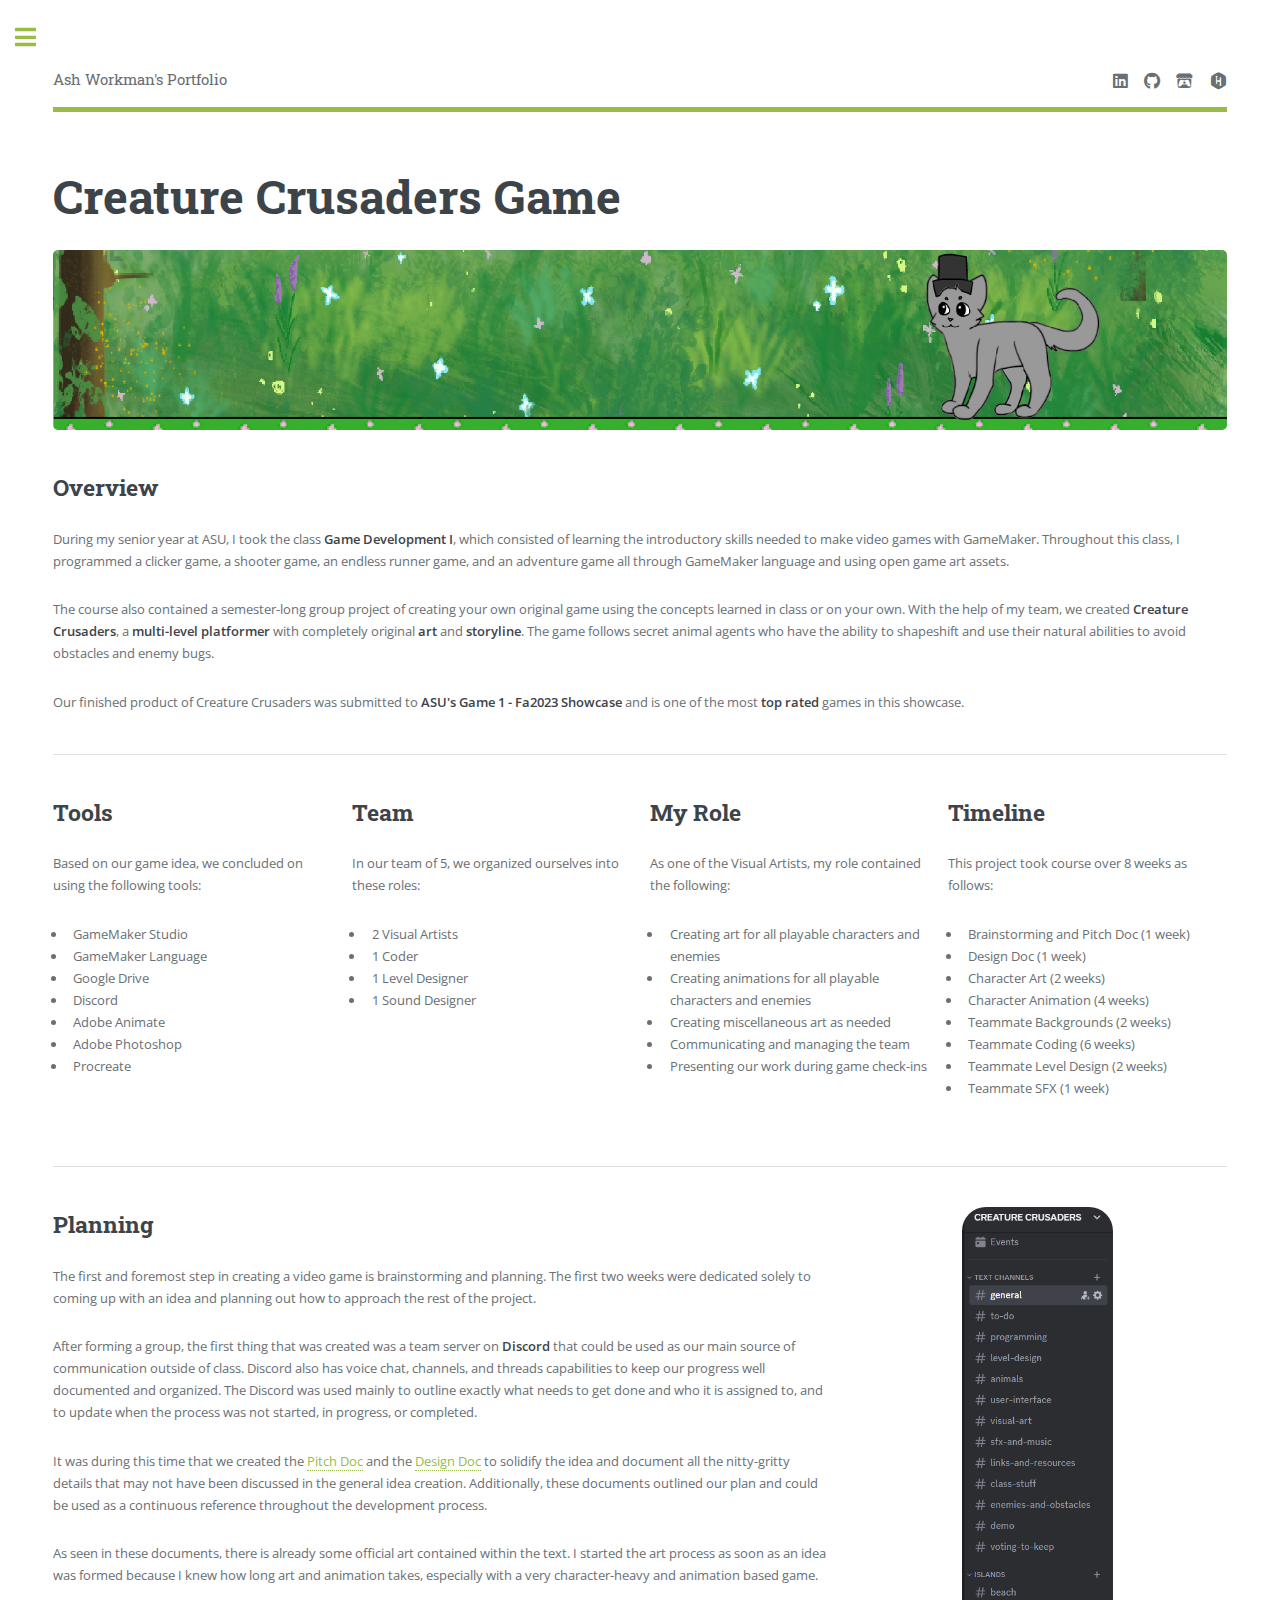
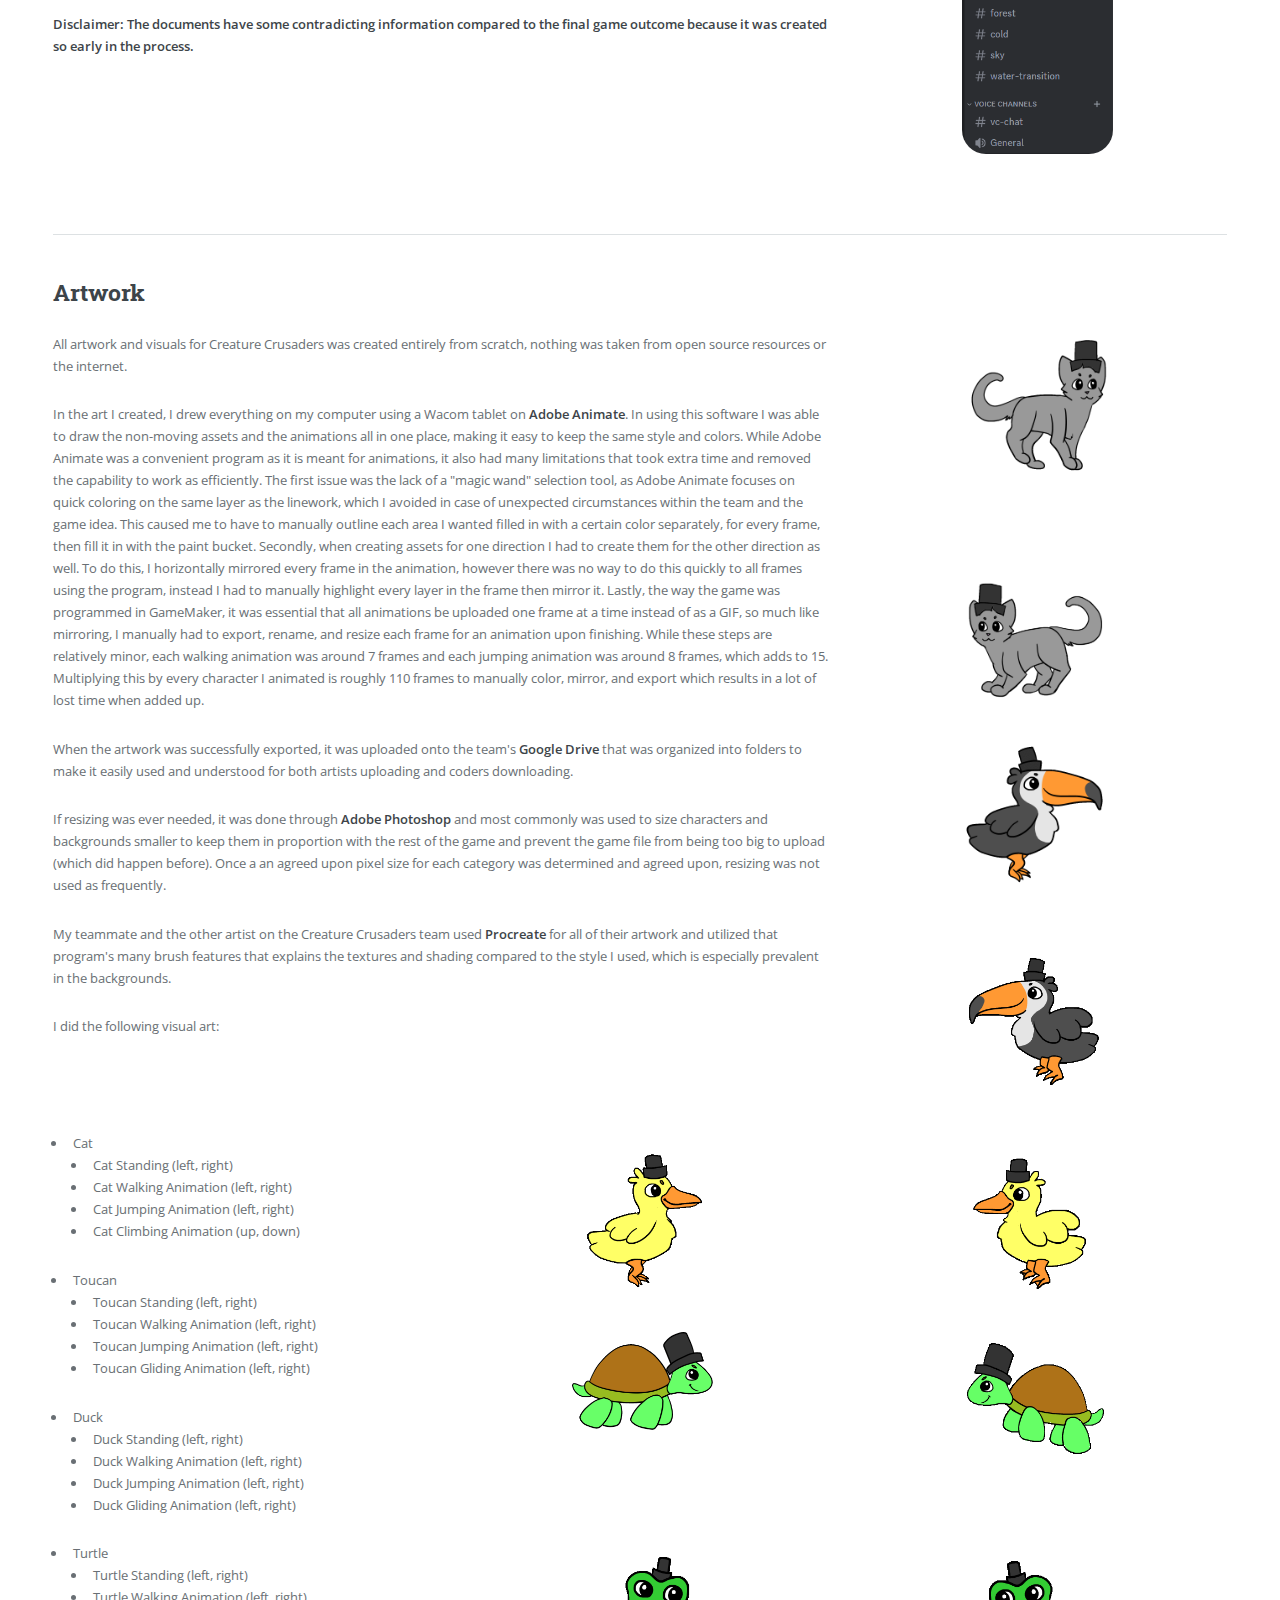
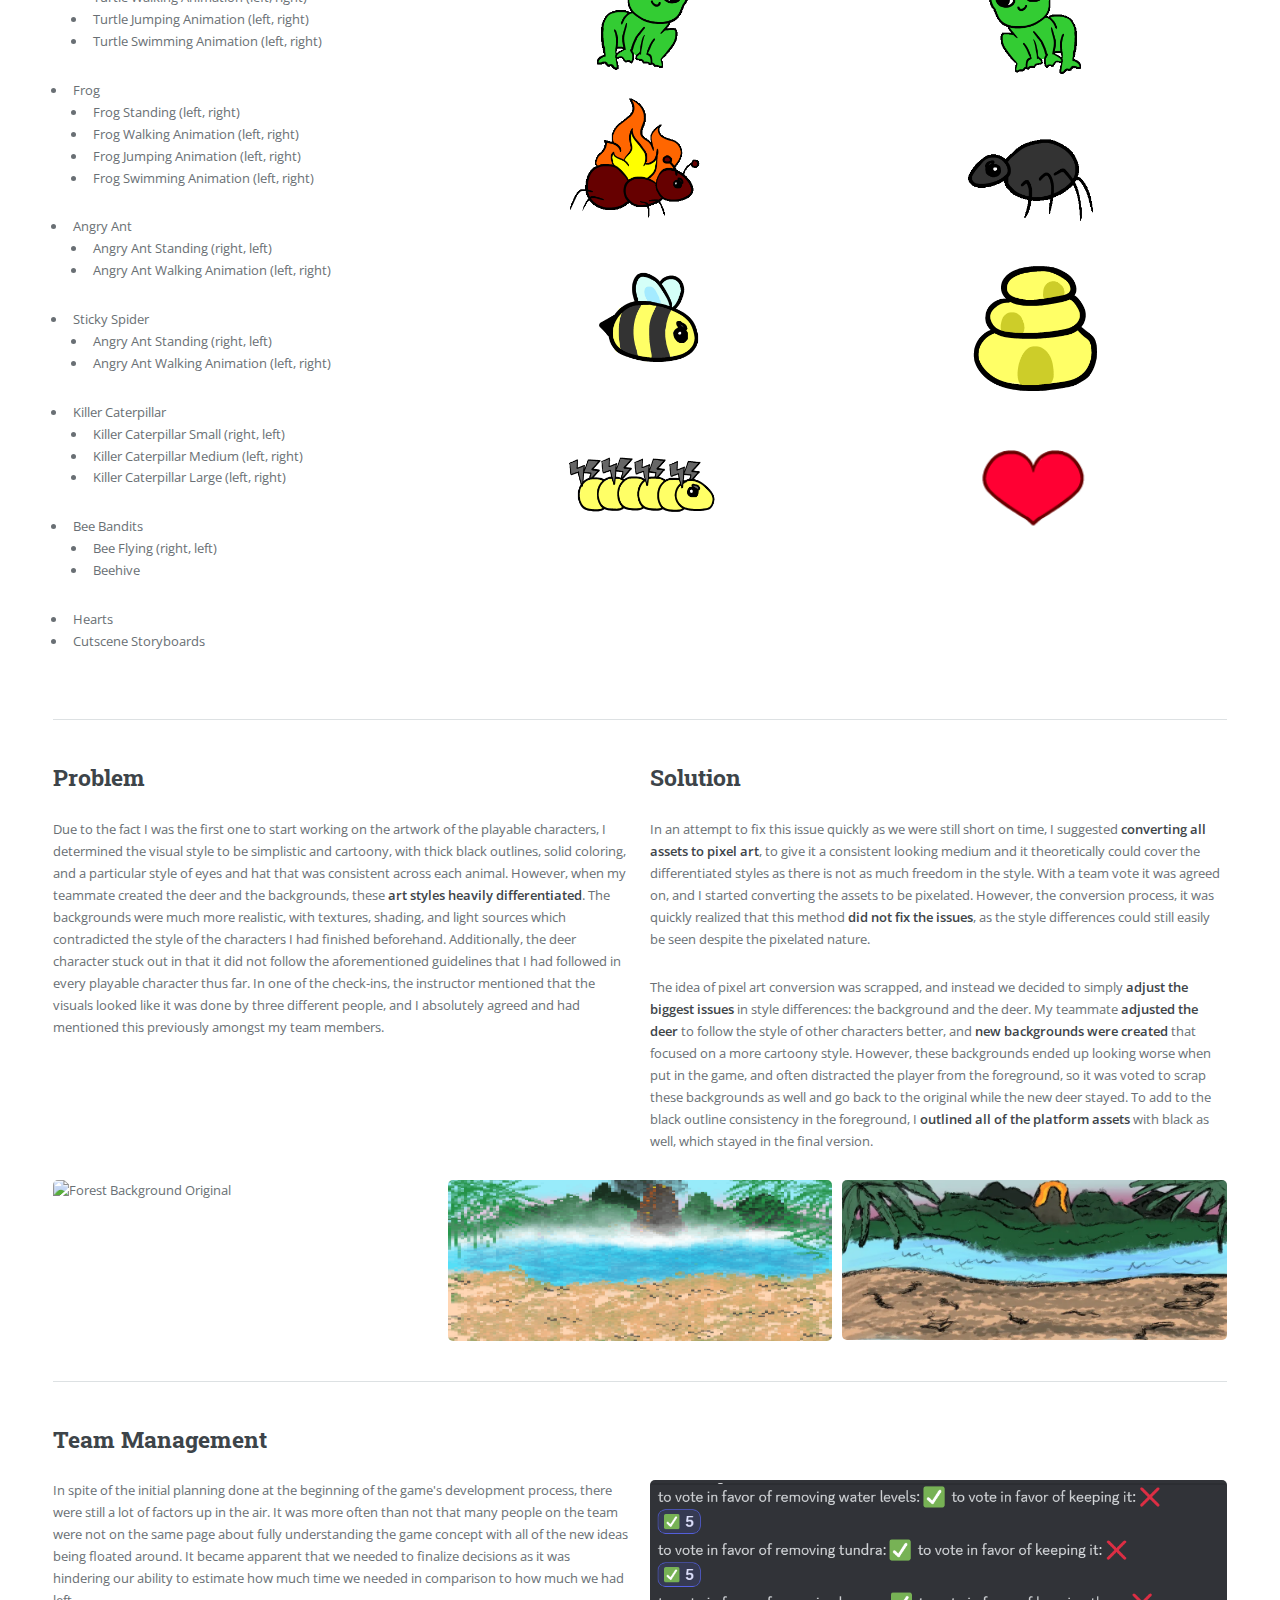
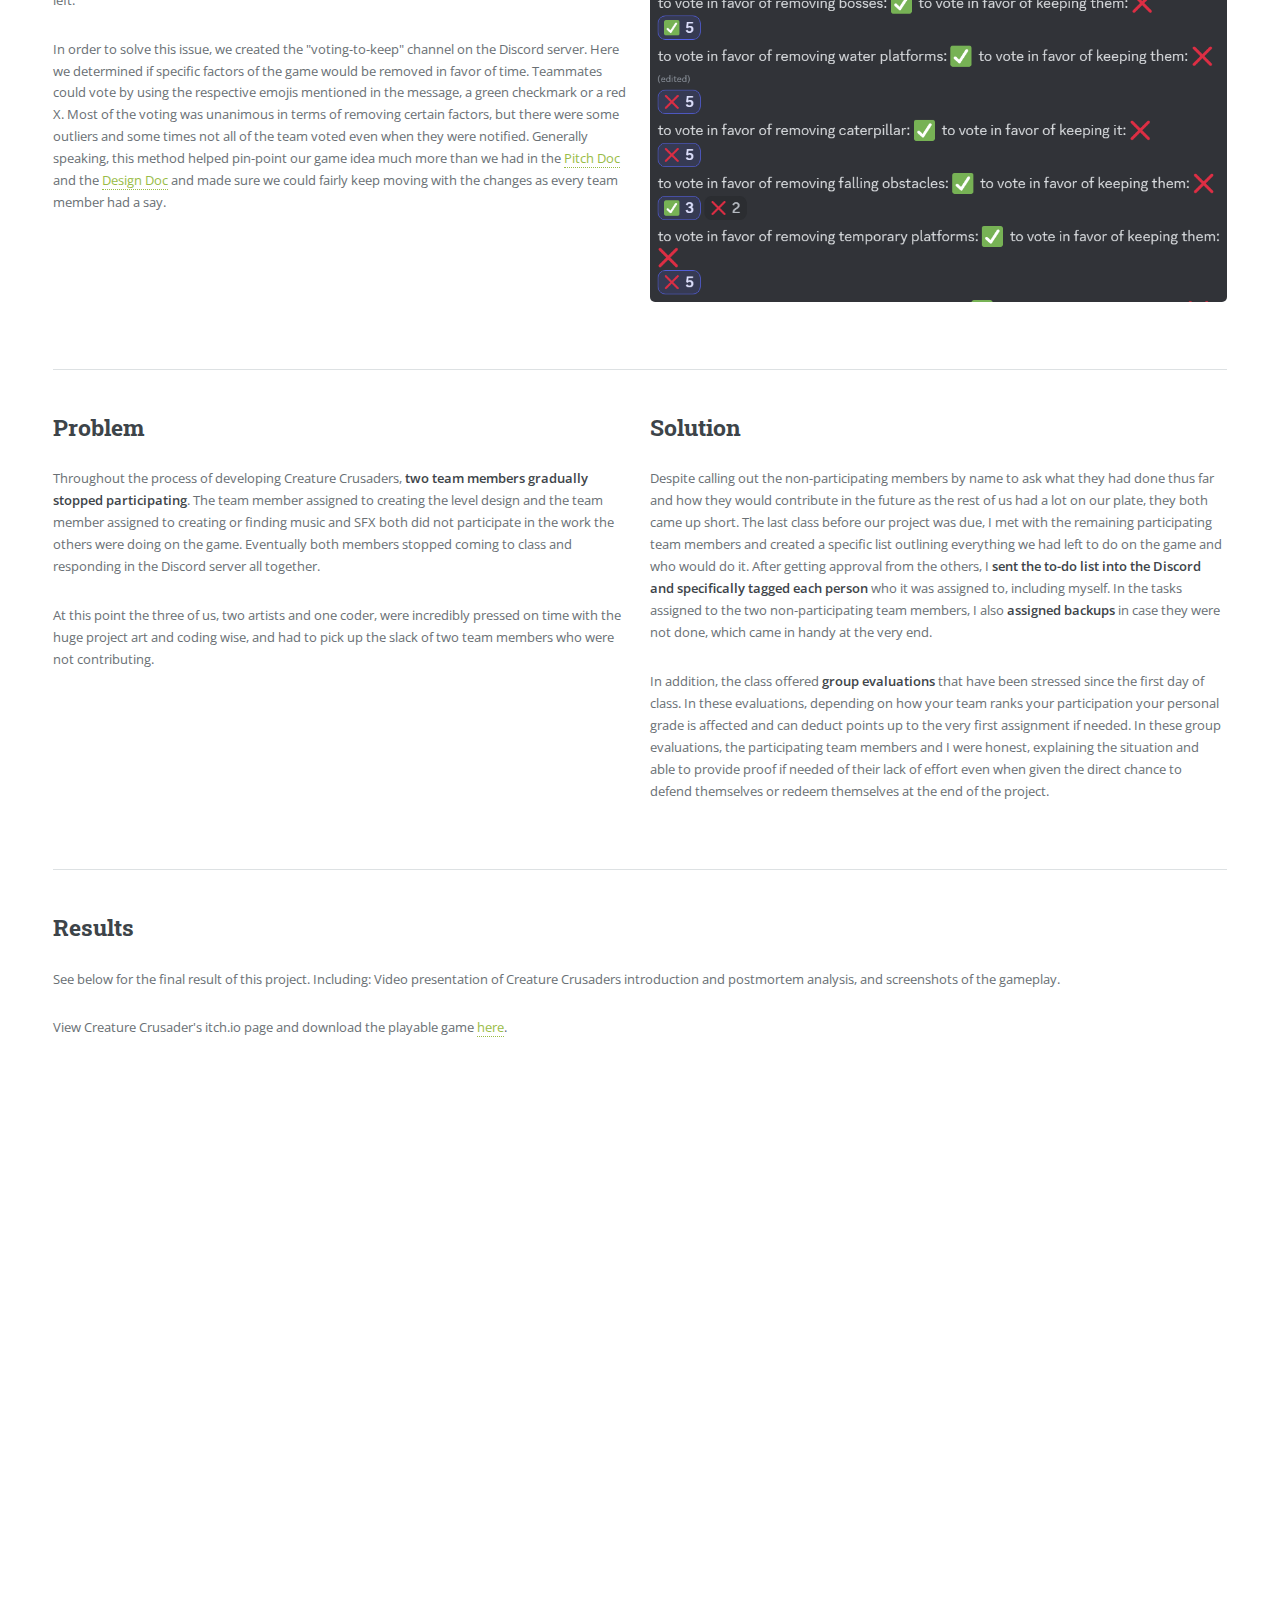
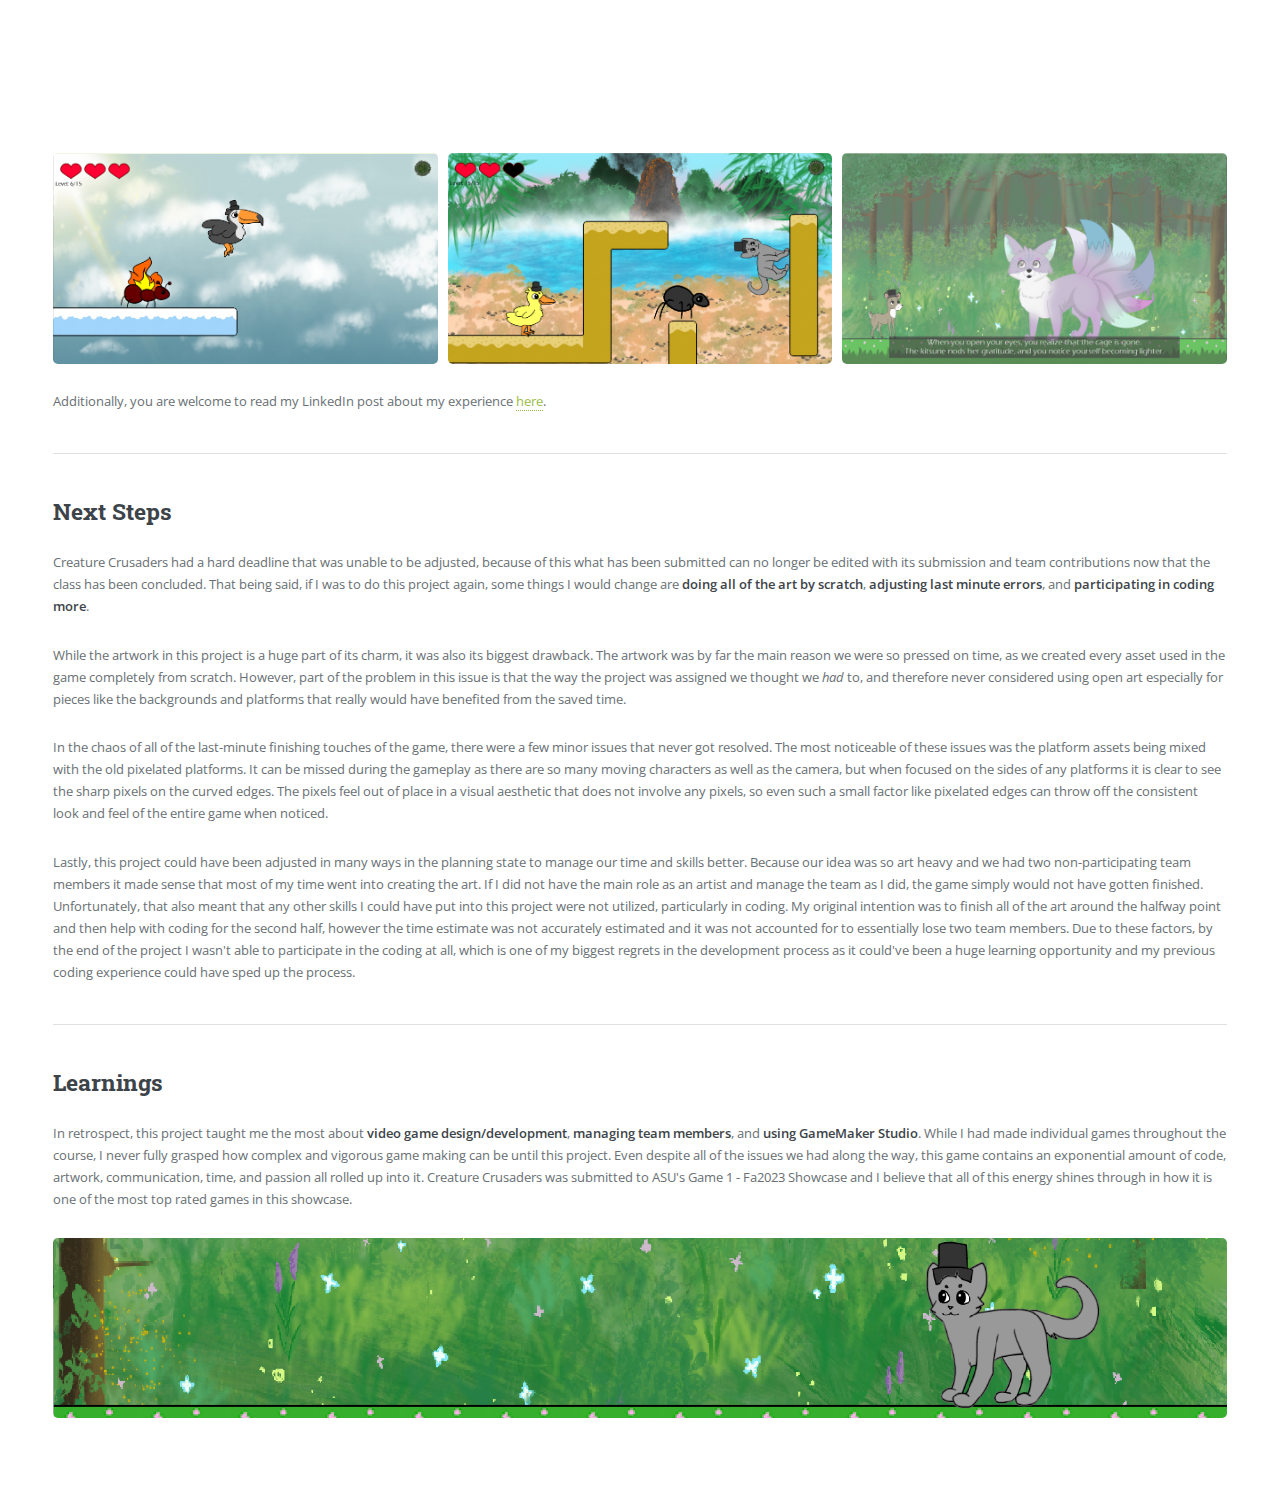
==== commit 9b209d00: "Update CreatureCrusaders.html" ====
--- a/CreatureCrusaders.html
+++ b/CreatureCrusaders.html
@@ -479,7 +479,7 @@
 
                         <!-- Footer -->
                             <footer id="footer">
-                                <p class="copyright">&copy; Ash Workman 2023. All rights reserved.  Design: <a href="https://html5up.net">HTML5 UP</a>.</p>
+                                <p class="copyright">&copy; Ash Workman 2024. All rights reserved.  Design: <a href="https://html5up.net">HTML5 UP</a>.</p>
                             </footer>
 
                     </div>
@@ -495,4 +495,4 @@
 			<script src="assets/js/main.js"></script>
 
 	</body>
-</html>+</html>
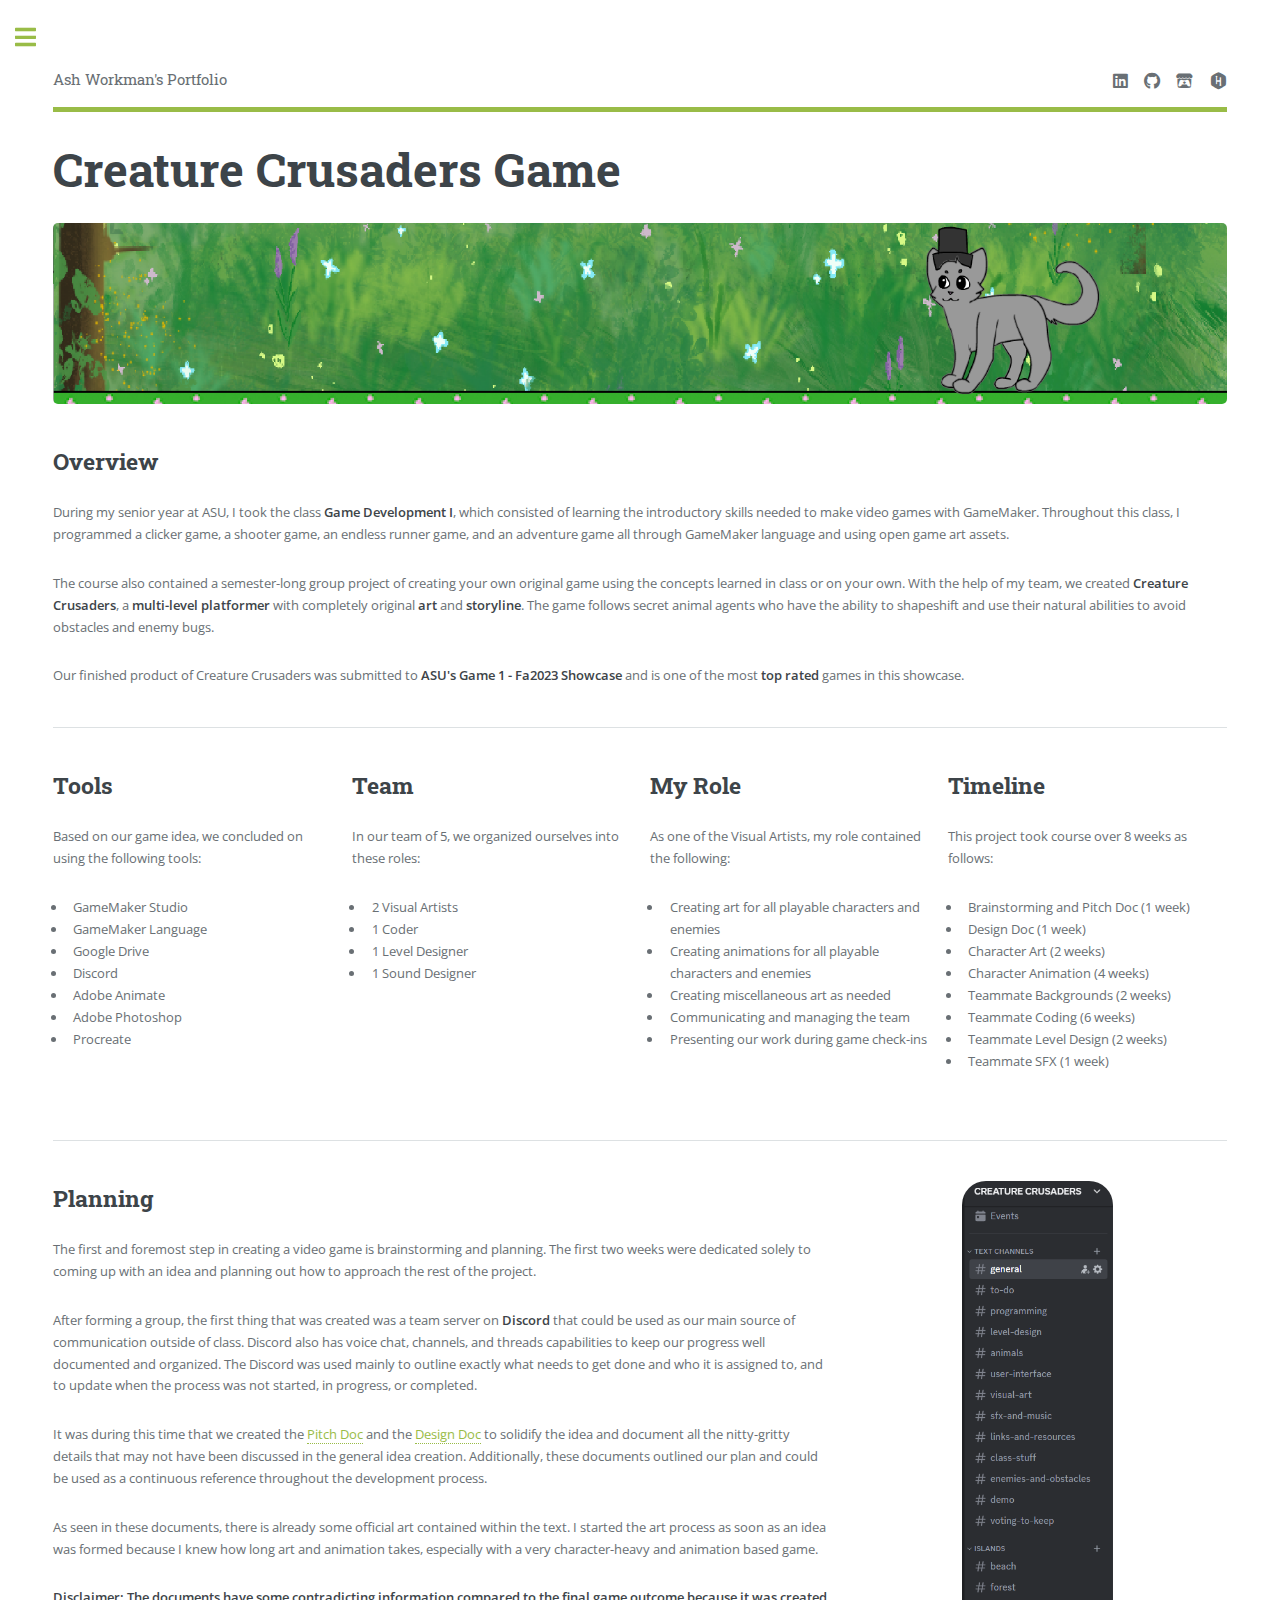
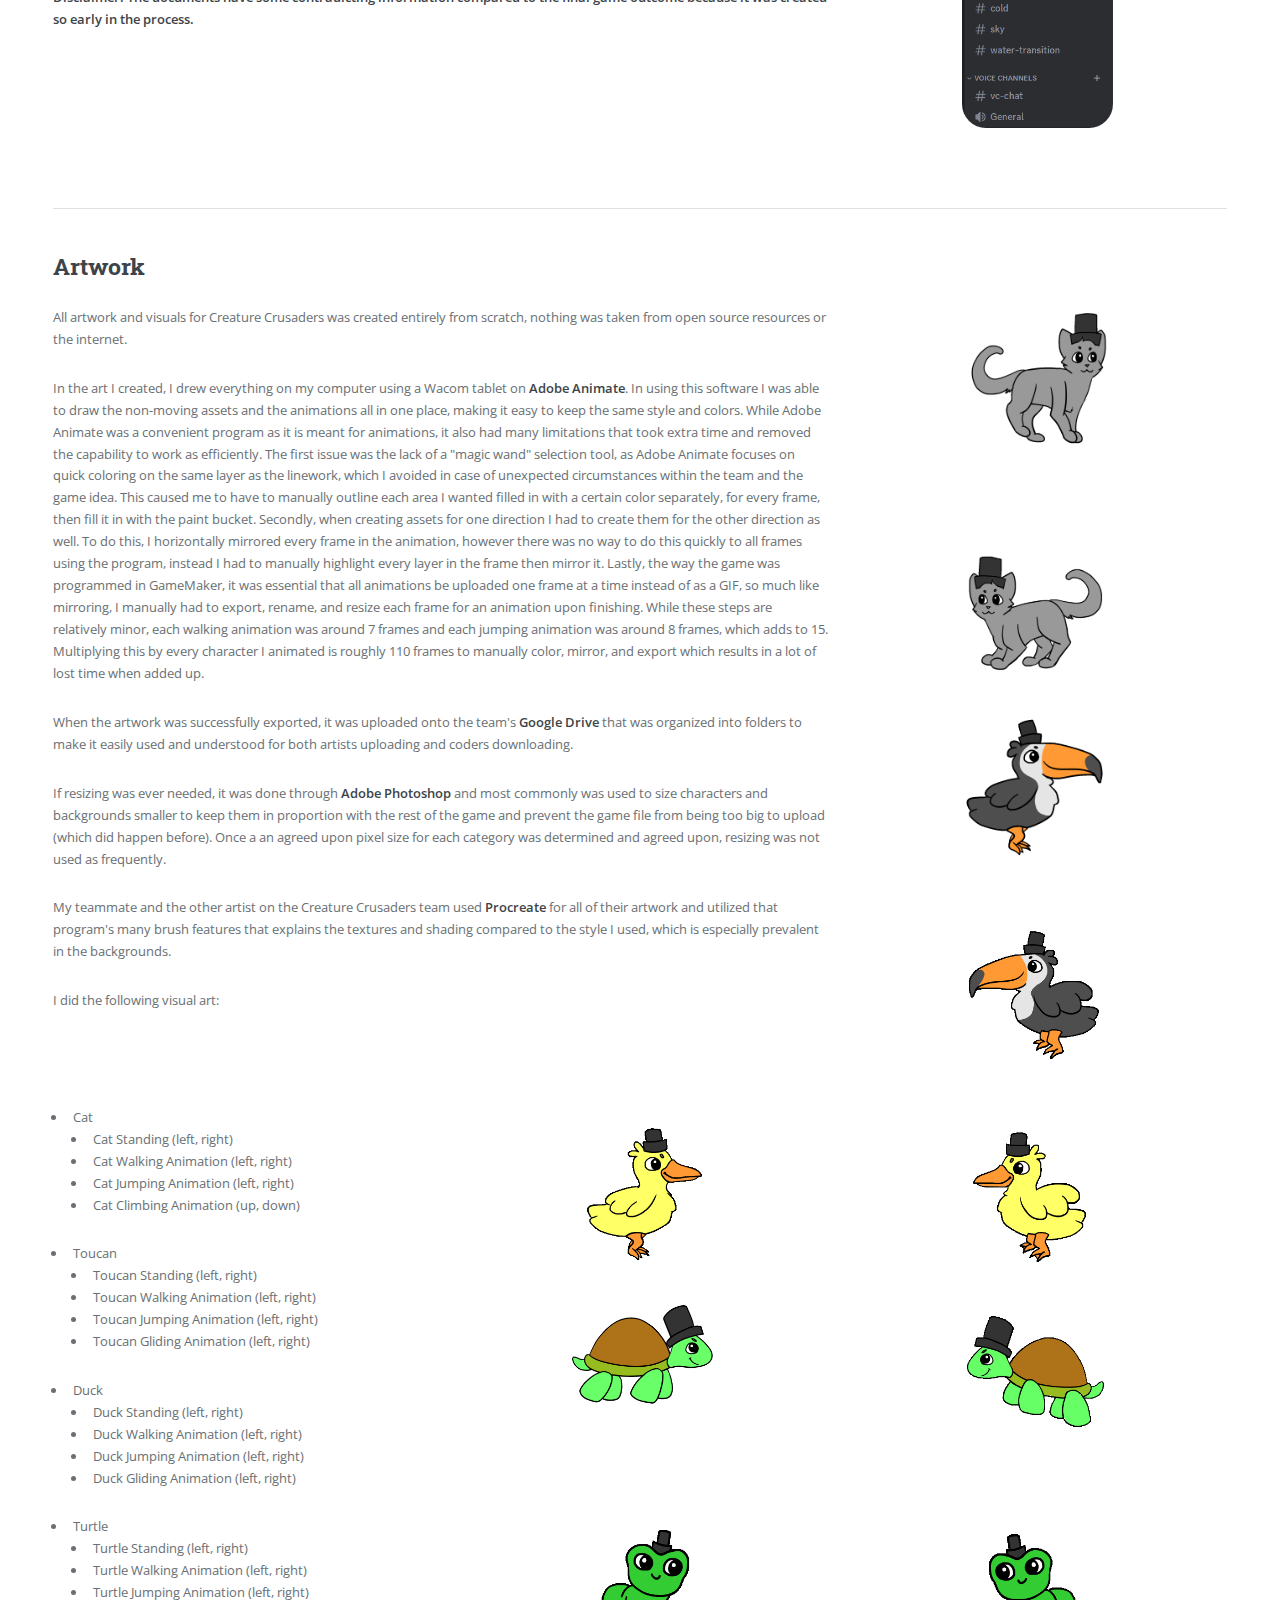
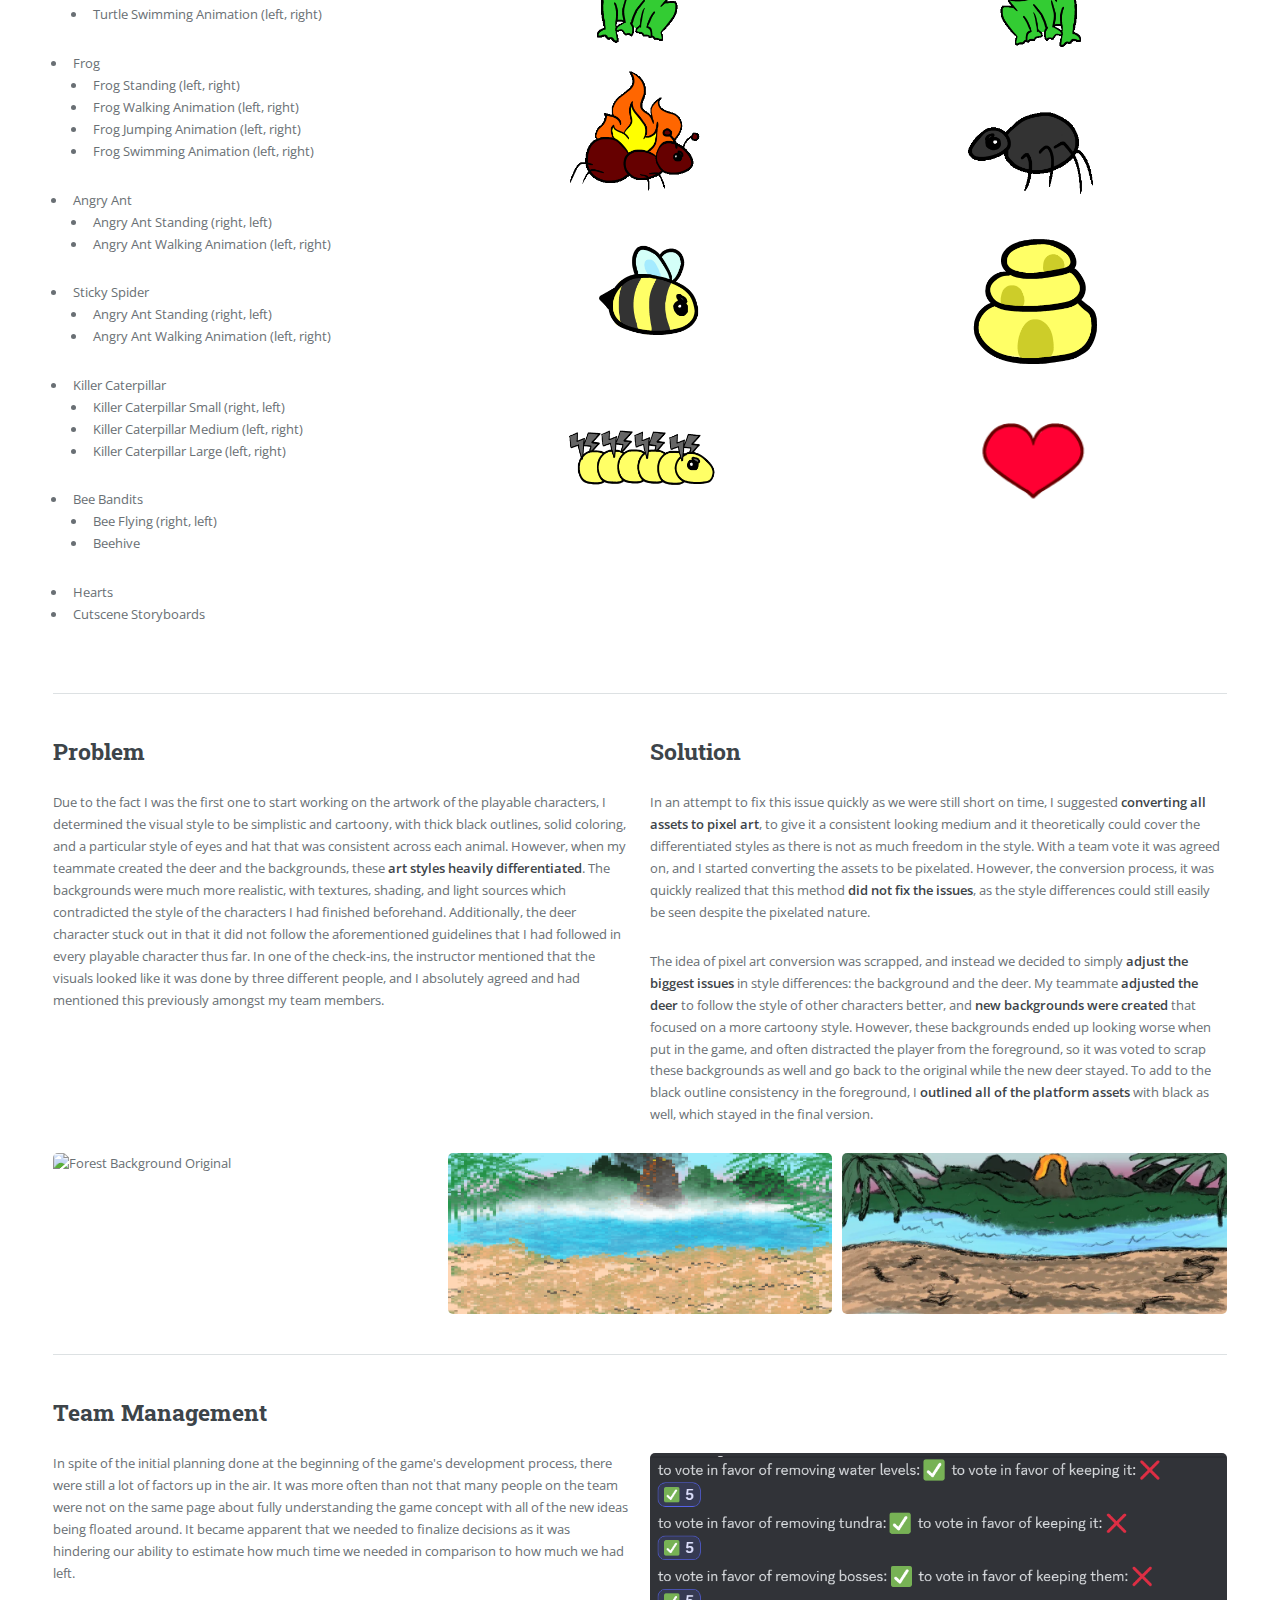
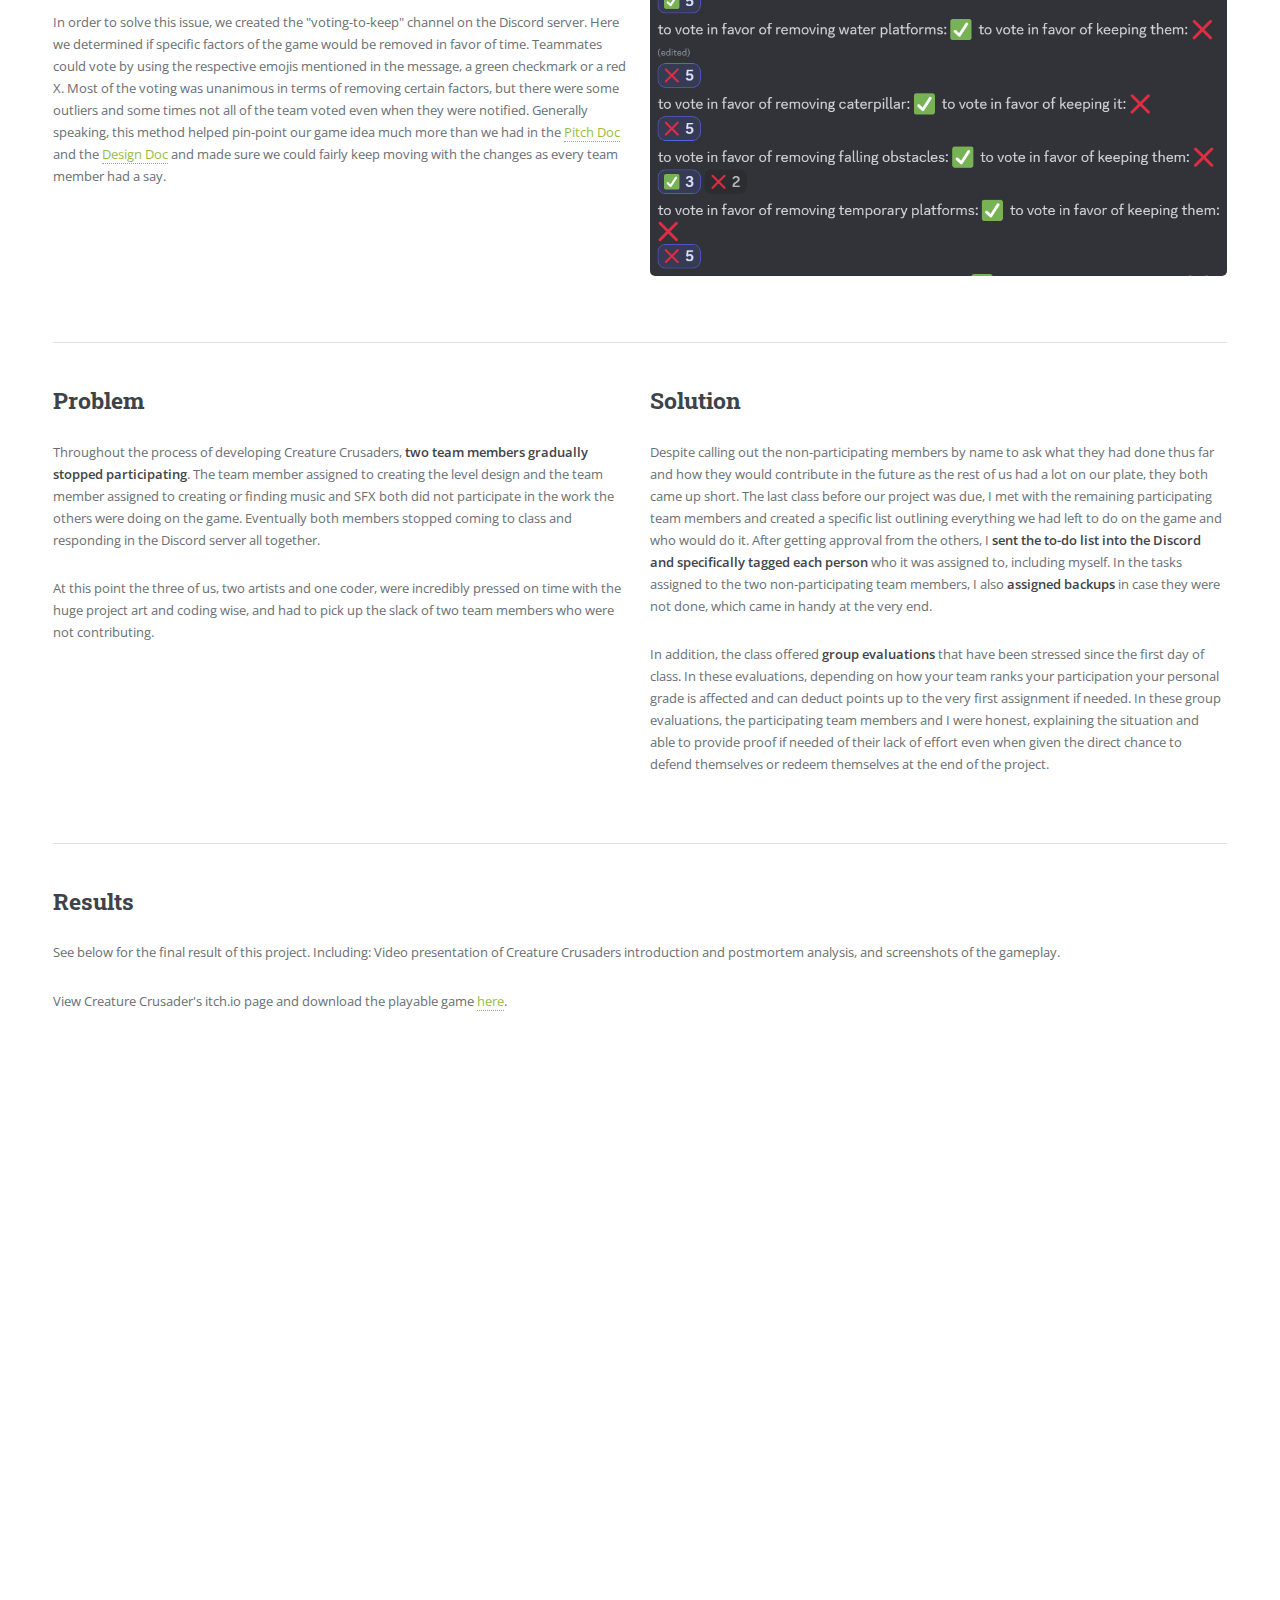
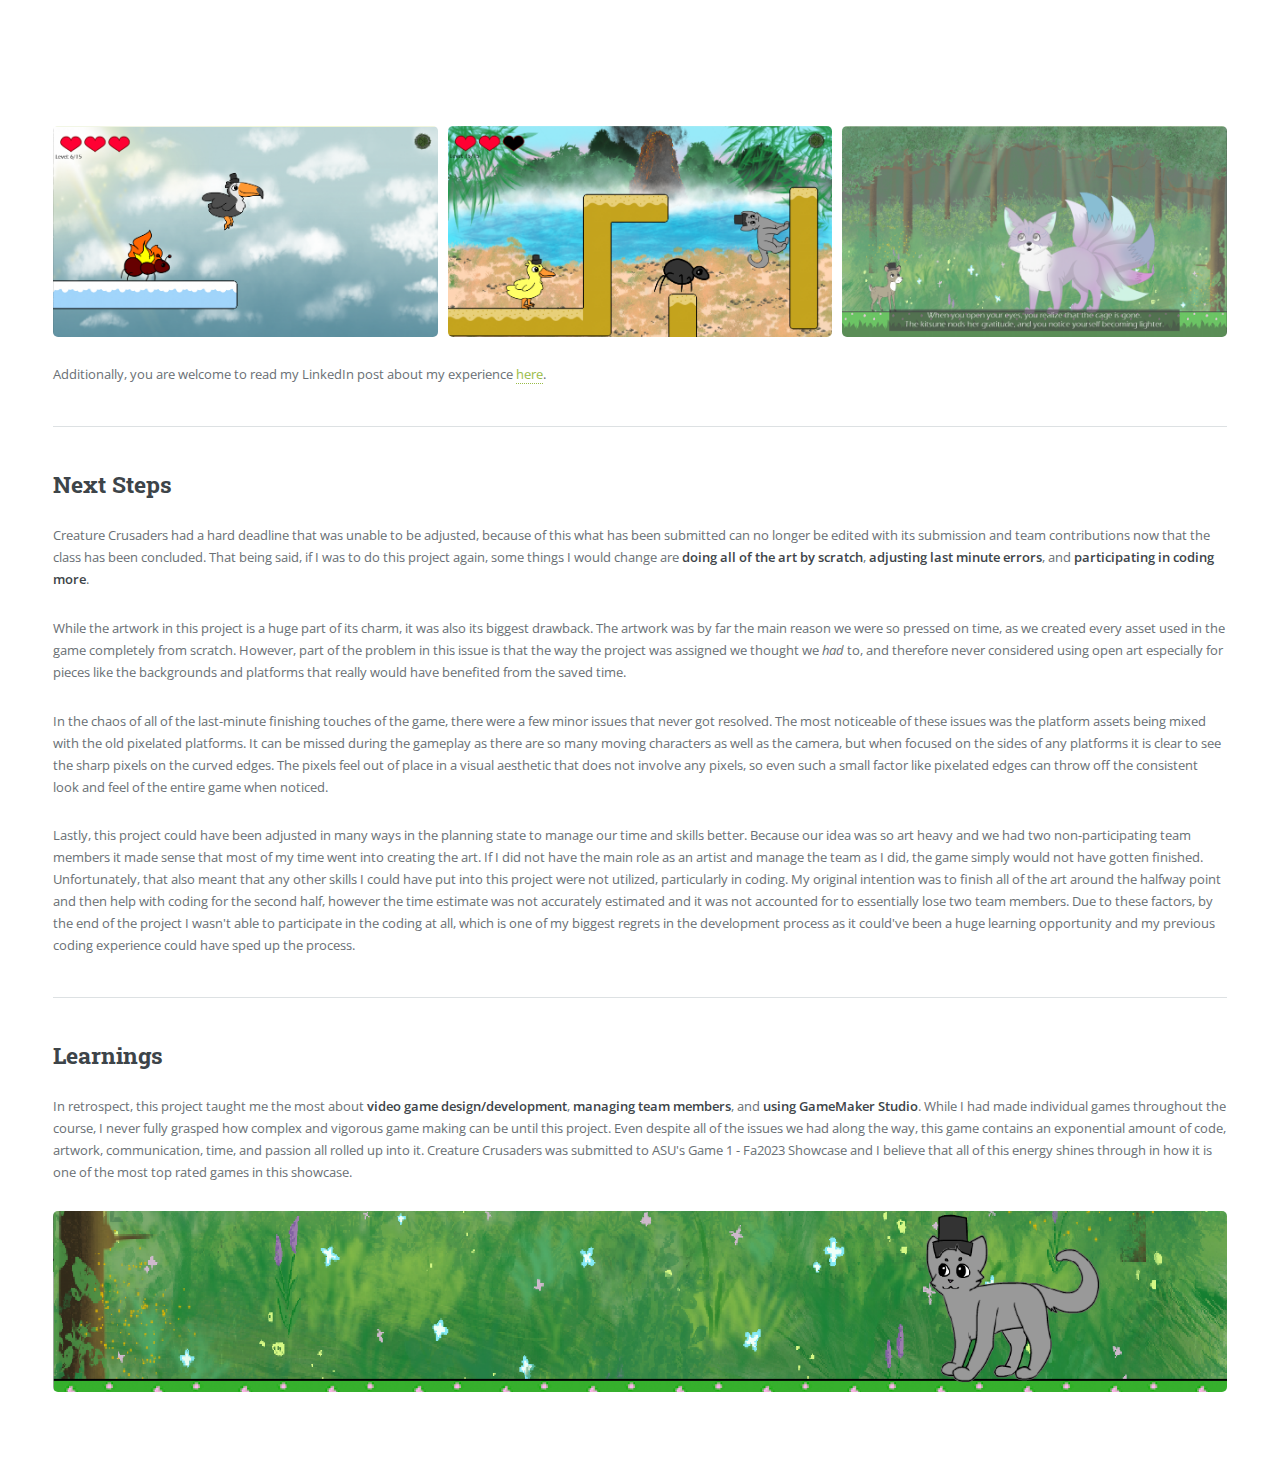
==== commit c8c2e753: "Update CreatureCrusaders.html" ====
--- a/CreatureCrusaders.html
+++ b/CreatureCrusaders.html
@@ -33,7 +33,7 @@
                             </header>
 
 							<!-- Content -->
-								<section>
+								<section  style="padding-top: 2em;">
 									<header class="main">
 										<h1>Creature Crusaders Game</h1>
 									</header>
